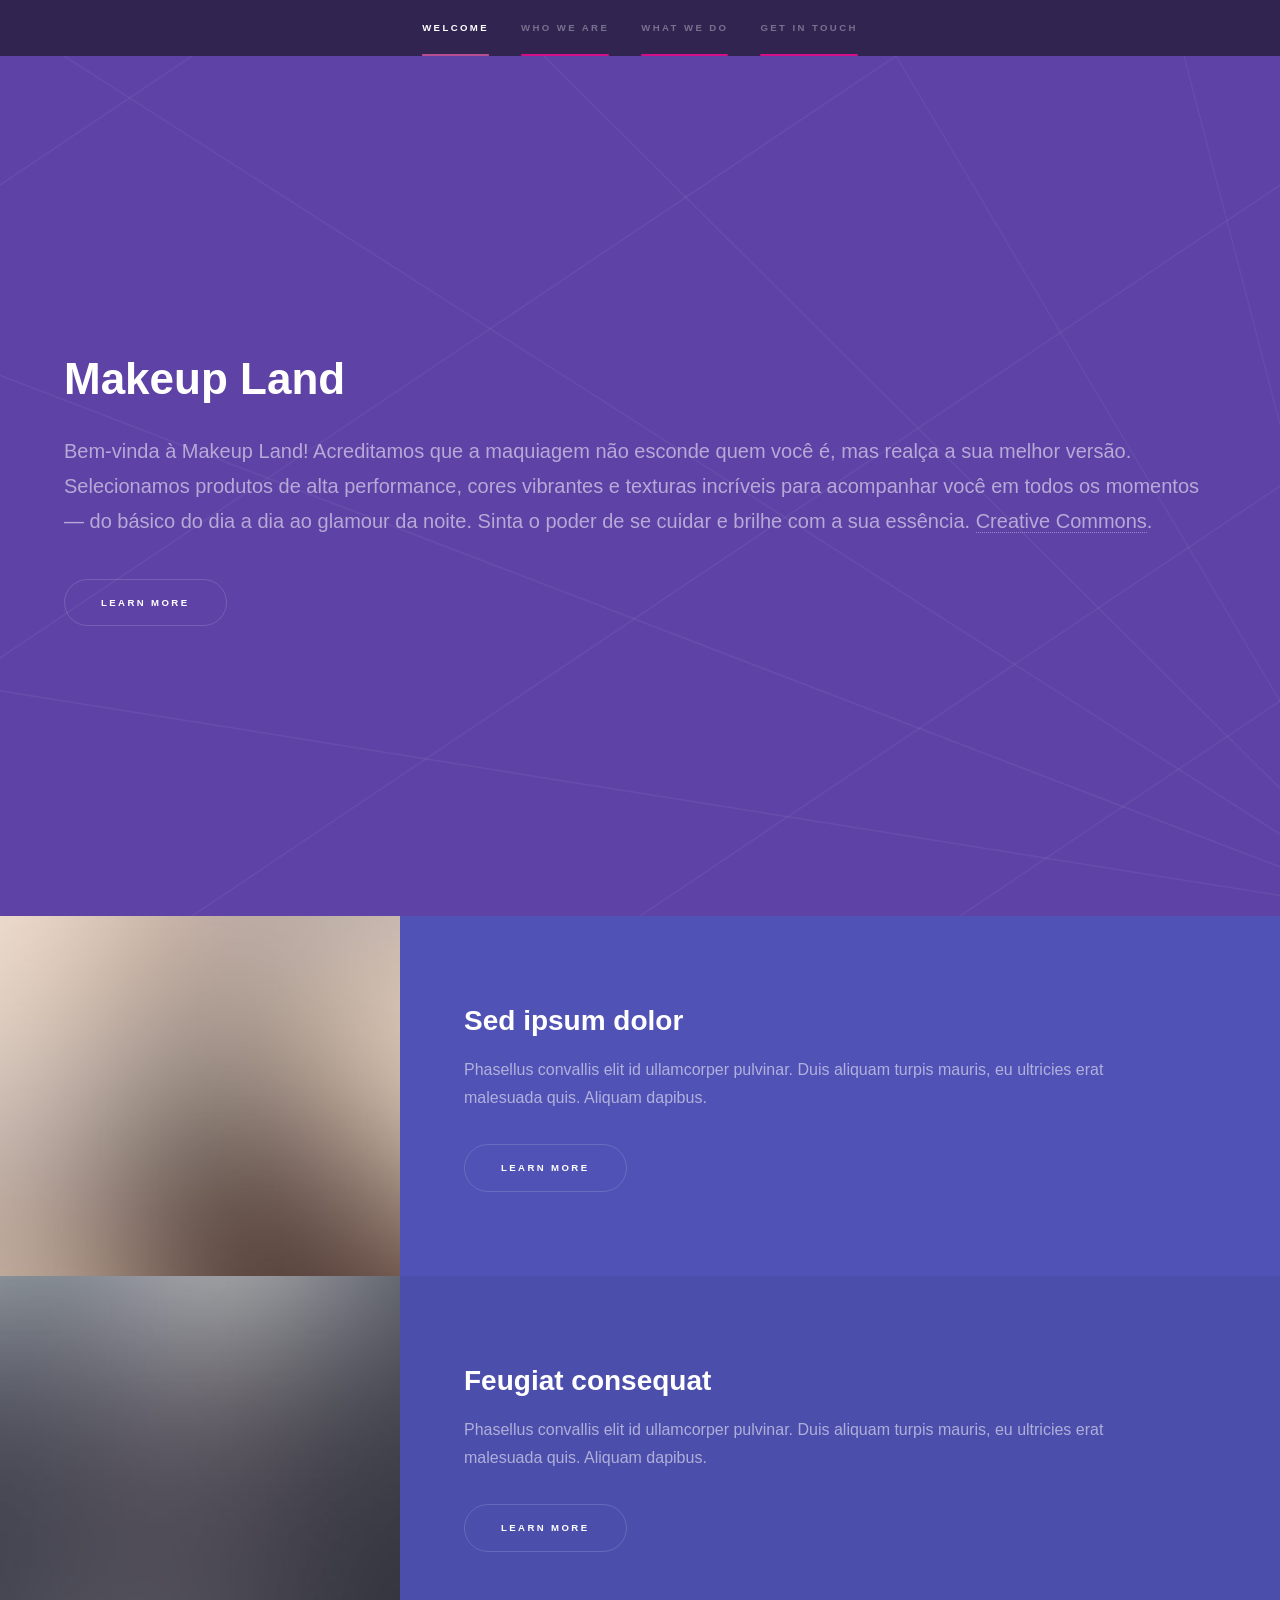
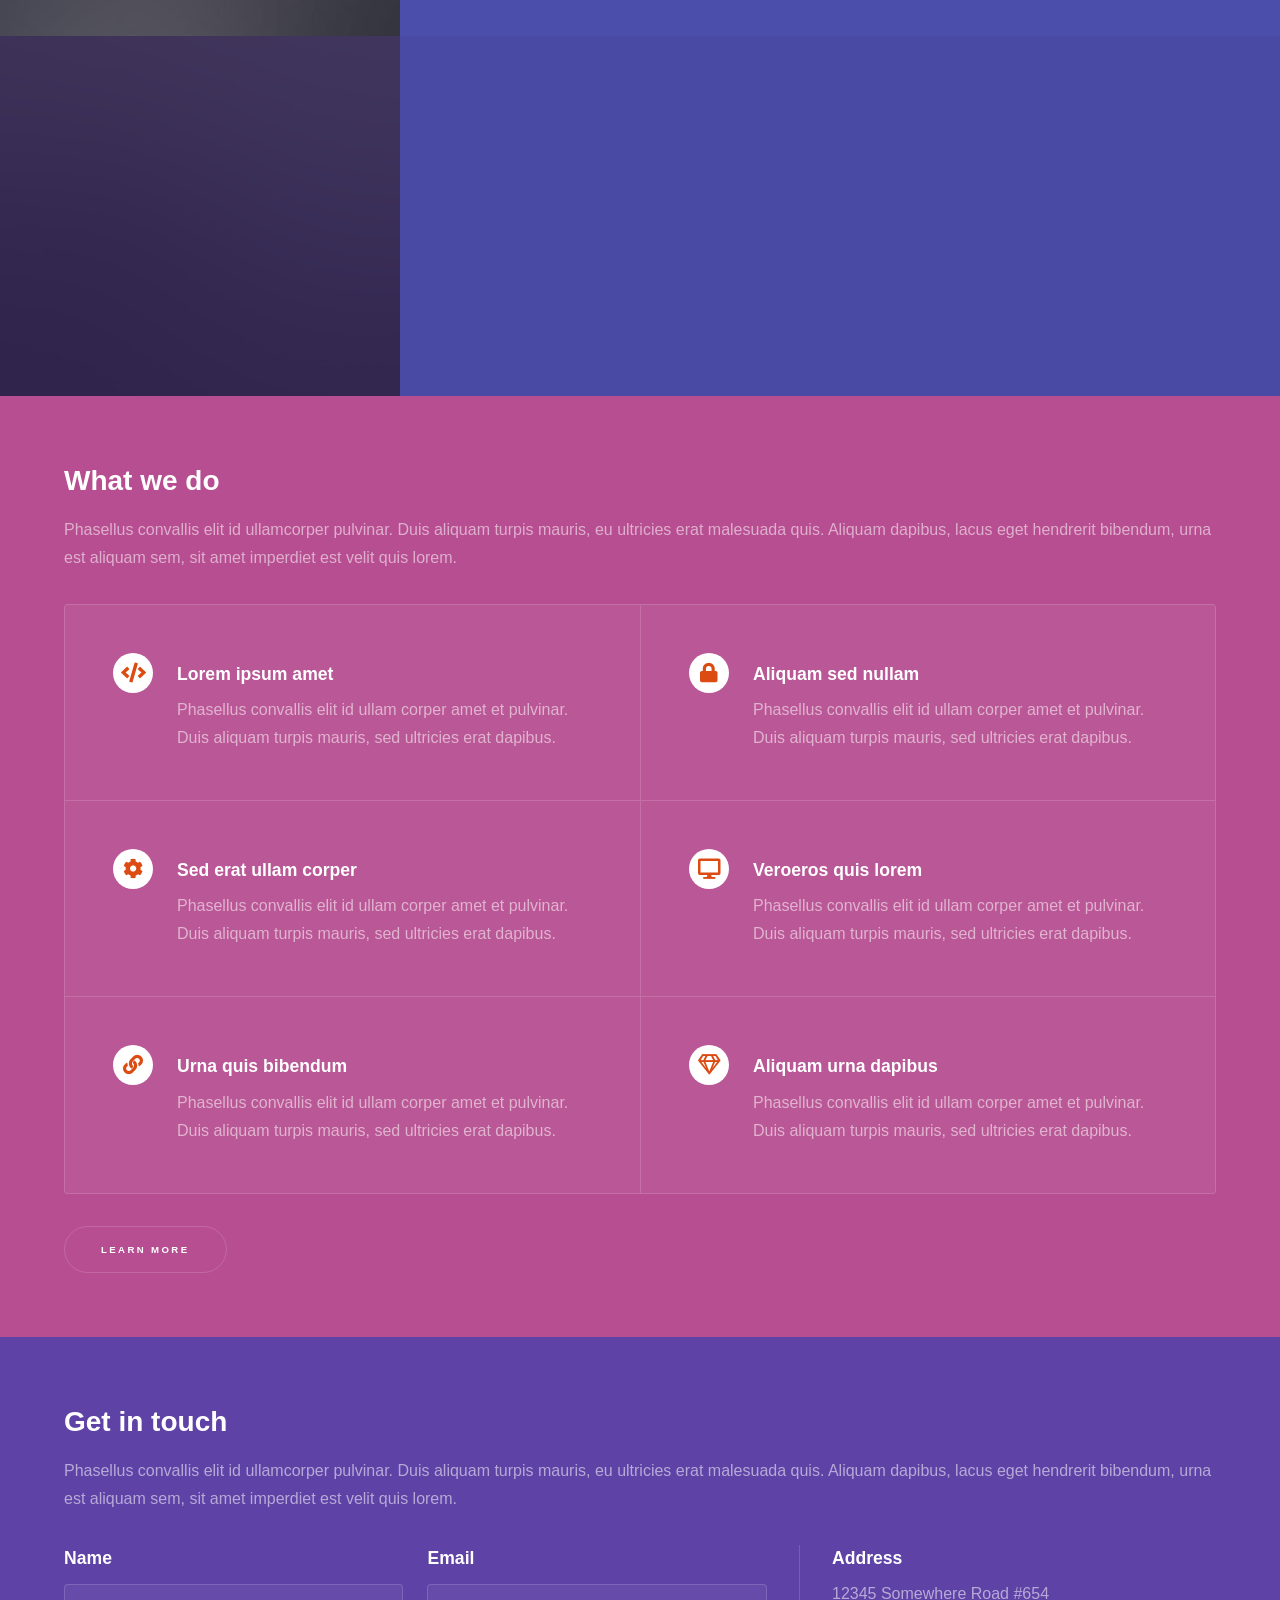
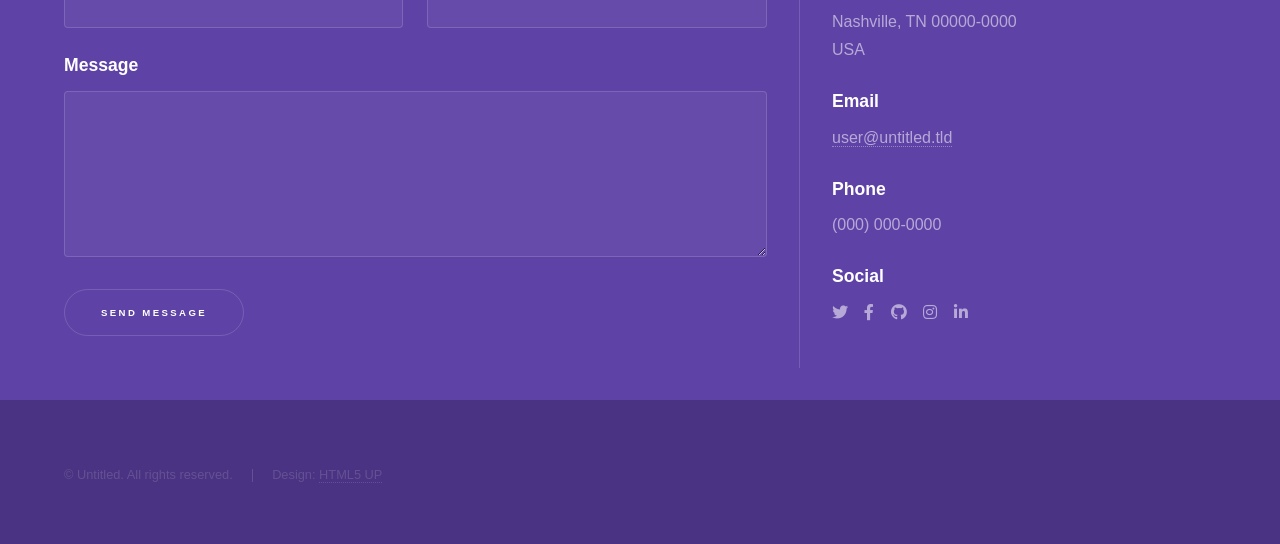
==== index.html @ 276f7b66 "subindo codigo" ====
<!DOCTYPE HTML>
<!--
	Hyperspace by HTML5 UP
	html5up.net | @ajlkn
	Free for personal and commercial use under the CCA 3.0 license (html5up.net/license)
-->
<html>
	<head>
		<title>Hyperspace by HTML5 UP</title>
		<meta charset="utf-8" />
		<meta name="viewport" content="width=device-width, initial-scale=1, user-scalable=no" />
		<link rel="stylesheet" href="assets/css/main.css" />
		<noscript><link rel="stylesheet" href="assets/css/noscript.css" /></noscript>
	</head>
	<body class="is-preload">

		<!-- Sidebar -->
			<section id="sidebar">
				<div class="inner">
					<nav>
						<ul>
							<li><a href="#intro">Welcome</a></li>
							<li><a href="#one">Who we are</a></li>
							<li><a href="#two">What we do</a></li>
							<li><a href="#three">Get in touch</a></li>
						</ul>
					</nav>
				</div>
			</section>

		<!-- Wrapper -->
			<div id="wrapper">

				<!-- Intro -->
					<section id="intro" class="wrapper style1 fullscreen fade-up">
						<div class="inner">
							<h1>Makeup Land</h1>
							<p>Bem-vinda à Makeup Land! Acreditamos que a maquiagem não esconde quem você é, mas realça a sua melhor versão. Selecionamos produtos de alta performance, cores vibrantes e texturas incríveis para acompanhar você em todos os momentos — do básico do dia a dia ao glamour da noite. Sinta o poder de se cuidar e brilhe com a sua essência.  <a href="http://html5up.net/license">Creative Commons</a>.</p>
							<ul class="actions">
								<li><a href="#one" class="button scrolly">Learn more</a></li>
							</ul>
						</div>
					</section>

				<!-- One -->
					<section id="one" class="wrapper style2 spotlights">
						<section>
							<a href="#" class="image"><img src="images/pic01.jpg" alt="" data-position="center center" /></a>
							<div class="content">
								<div class="inner">
									<h2>Sed ipsum dolor</h2>
									<p>Phasellus convallis elit id ullamcorper pulvinar. Duis aliquam turpis mauris, eu ultricies erat malesuada quis. Aliquam dapibus.</p>
									<ul class="actions">
										<li><a href="generic.html" class="button">Learn more</a></li>
									</ul>
								</div>
							</div>
						</section>
						<section>
							<a href="#" class="image"><img src="images/pic02.jpg" alt="" data-position="top center" /></a>
							<div class="content">
								<div class="inner">
									<h2>Feugiat consequat</h2>
									<p>Phasellus convallis elit id ullamcorper pulvinar. Duis aliquam turpis mauris, eu ultricies erat malesuada quis. Aliquam dapibus.</p>
									<ul class="actions">
										<li><a href="generic.html" class="button">Learn more</a></li>
									</ul>
								</div>
							</div>
						</section>
						<section>
							<a href="#" class="image"><img src="images/pic03.jpg" alt="" data-position="25% 25%" /></a>
							<div class="content">
								<div class="inner">
									<h2>Ultricies aliquam</h2>
									<p>Phasellus convallis elit id ullamcorper pulvinar. Duis aliquam turpis mauris, eu ultricies erat malesuada quis. Aliquam dapibus.</p>
									<ul class="actions">
										<li><a href="generic.html" class="button">Learn more</a></li>
									</ul>
								</div>
							</div>
						</section>
					</section>

				<!-- Two -->
					<section id="two" class="wrapper style3 fade-up">
						<div class="inner">
							<h2>What we do</h2>
							<p>Phasellus convallis elit id ullamcorper pulvinar. Duis aliquam turpis mauris, eu ultricies erat malesuada quis. Aliquam dapibus, lacus eget hendrerit bibendum, urna est aliquam sem, sit amet imperdiet est velit quis lorem.</p>
							<div class="features">
								<section>
									<span class="icon solid major fa-code"></span>
									<h3>Lorem ipsum amet</h3>
									<p>Phasellus convallis elit id ullam corper amet et pulvinar. Duis aliquam turpis mauris, sed ultricies erat dapibus.</p>
								</section>
								<section>
									<span class="icon solid major fa-lock"></span>
									<h3>Aliquam sed nullam</h3>
									<p>Phasellus convallis elit id ullam corper amet et pulvinar. Duis aliquam turpis mauris, sed ultricies erat dapibus.</p>
								</section>
								<section>
									<span class="icon solid major fa-cog"></span>
									<h3>Sed erat ullam corper</h3>
									<p>Phasellus convallis elit id ullam corper amet et pulvinar. Duis aliquam turpis mauris, sed ultricies erat dapibus.</p>
								</section>
								<section>
									<span class="icon solid major fa-desktop"></span>
									<h3>Veroeros quis lorem</h3>
									<p>Phasellus convallis elit id ullam corper amet et pulvinar. Duis aliquam turpis mauris, sed ultricies erat dapibus.</p>
								</section>
								<section>
									<span class="icon solid major fa-link"></span>
									<h3>Urna quis bibendum</h3>
									<p>Phasellus convallis elit id ullam corper amet et pulvinar. Duis aliquam turpis mauris, sed ultricies erat dapibus.</p>
								</section>
								<section>
									<span class="icon major fa-gem"></span>
									<h3>Aliquam urna dapibus</h3>
									<p>Phasellus convallis elit id ullam corper amet et pulvinar. Duis aliquam turpis mauris, sed ultricies erat dapibus.</p>
								</section>
							</div>
							<ul class="actions">
								<li><a href="generic.html" class="button">Learn more</a></li>
							</ul>
						</div>
					</section>

				<!-- Three -->
					<section id="three" class="wrapper style1 fade-up">
						<div class="inner">
							<h2>Get in touch</h2>
							<p>Phasellus convallis elit id ullamcorper pulvinar. Duis aliquam turpis mauris, eu ultricies erat malesuada quis. Aliquam dapibus, lacus eget hendrerit bibendum, urna est aliquam sem, sit amet imperdiet est velit quis lorem.</p>
							<div class="split style1">
								<section>
									<form method="post" action="#">
										<div class="fields">
											<div class="field half">
												<label for="name">Name</label>
												<input type="text" name="name" id="name" />
											</div>
											<div class="field half">
												<label for="email">Email</label>
												<input type="text" name="email" id="email" />
											</div>
											<div class="field">
												<label for="message">Message</label>
												<textarea name="message" id="message" rows="5"></textarea>
											</div>
										</div>
										<ul class="actions">
											<li><a href="" class="button submit">Send Message</a></li>
										</ul>
									</form>
								</section>
								<section>
									<ul class="contact">
										<li>
											<h3>Address</h3>
											<span>12345 Somewhere Road #654<br />
											Nashville, TN 00000-0000<br />
											USA</span>
										</li>
										<li>
											<h3>Email</h3>
											<a href="#">user@untitled.tld</a>
										</li>
										<li>
											<h3>Phone</h3>
											<span>(000) 000-0000</span>
										</li>
										<li>
											<h3>Social</h3>
											<ul class="icons">
												<li><a href="#" class="icon brands fa-twitter"><span class="label">Twitter</span></a></li>
												<li><a href="#" class="icon brands fa-facebook-f"><span class="label">Facebook</span></a></li>
												<li><a href="#" class="icon brands fa-github"><span class="label">GitHub</span></a></li>
												<li><a href="#" class="icon brands fa-instagram"><span class="label">Instagram</span></a></li>
												<li><a href="#" class="icon brands fa-linkedin-in"><span class="label">LinkedIn</span></a></li>
											</ul>
										</li>
									</ul>
								</section>
							</div>
						</div>
					</section>

			</div>

		<!-- Footer -->
			<footer id="footer" class="wrapper style1-alt">
				<div class="inner">
					<ul class="menu">
						<li>&copy; Untitled. All rights reserved.</li><li>Design: <a href="http://html5up.net">HTML5 UP</a></li>
					</ul>
				</div>
			</footer>

		<!-- Scripts -->
			<script src="assets/js/jquery.min.js"></script>
			<script src="assets/js/jquery.scrollex.min.js"></script>
			<script src="assets/js/jquery.scrolly.min.js"></script>
			<script src="assets/js/browser.min.js"></script>
			<script src="assets/js/breakpoints.min.js"></script>
			<script src="assets/js/util.js"></script>
			<script src="assets/js/main.js"></script>

	</body>
</html>
---- assets/css/main.css ----
@import url(fontawesome-all.min.css);

/*
	Hyperspace by HTML5 UP
	html5up.net | @ajlkn
	Free for personal and commercial use under the CCA 3.0 license (html5up.net/license)
*/

html, body, div, span, applet, object,
iframe, h1, h2, h3, h4, h5, h6, p, blockquote,
pre, a, abbr, acronym, address, big, cite,
code, del, dfn, em, img, ins, kbd, q, s, samp,
small, strike, strong, sub, sup, tt, var, b,
u, i, center, dl, dt, dd, ol, ul, li, fieldset,
form, label, legend, table, caption, tbody,
tfoot, thead, tr, th, td, article, aside,
canvas, details, embed, figure, figcaption,
footer, header, hgroup, menu, nav, output, ruby,
section, summary, time, mark, audio, video {
	margin: 0;
	padding: 0;
	border: 0;
	font-size: 100%;
	font: inherit;
	vertical-align: baseline;}

article, aside, details, figcaption, figure,
footer, header, hgroup, menu, nav, section {
	display: block;}

body {
	line-height: 1;
}

ol, ul {
	list-style: none;
}

blockquote, q {
	quotes: none;
}

	blockquote:before, blockquote:after, q:before, q:after {
		content: '';
		content: none;
	}

table {
	border-collapse: collapse;
	border-spacing: 0;
}

body {
	-webkit-text-size-adjust: none;
}

mark {
	background-color: transparent;
	color: inherit;
}

input::-moz-focus-inner {
	border: 0;
	padding: 0;
}

input, select, textarea {
	-moz-appearance: none;
	-webkit-appearance: none;
	-ms-appearance: none;
	appearance: none;
}

/* Basic */

	@-ms-viewport {
		width: device-width;
	}

	body {
		-ms-overflow-style: scrollbar;
	}

	@media screen and (max-width: 480px) {

		html, body {
			min-width: 320px;
		}

	}

	html {
		box-sizing: border-box;
	}

	*, *:before, *:after {
		box-sizing: inherit;
	}

	body {
		background: #ff0000;
	}

		body.is-preload *, body.is-preload *:before, body.is-preload *:after {
			-moz-animation: none !important;
			-webkit-animation: none !important;
			-ms-animation: none !important;
			animation: none !important;
			-moz-transition: none !important;
			-webkit-transition: none !important;
			-ms-transition: none !important;
			transition: none !important;
		}

/* Type */

	body, input, select, textarea {
		color: rgba(255, 255, 255, 0.55);
		font-family: Arial, Helvetica, sans-serif;
		font-size: 16.5pt;
		font-weight: normal;
		line-height: 1.75;
	}

		@media screen and (max-width: 1680px) {

			body, input, select, textarea {
				font-size: 13pt;
			}

		}

		@media screen and (max-width: 1280px) {

			body, input, select, textarea {
				font-size: 12pt;
			}

		}

		@media screen and (max-width: 360px) {

			body, input, select, textarea {
				font-size: 11pt;
			}

		}

	a {
		-moz-transition: color 0.2s ease, border-bottom-color 0.2s ease;
		-webkit-transition: color 0.2s ease, border-bottom-color 0.2s ease;
		-ms-transition: color 0.2s ease, border-bottom-color 0.2s ease;
		transition: color 0.2s ease, border-bottom-color 0.2s ease;
		border-bottom: dotted 1px rgba(255, 255, 255, 0.35);
		color: inherit;
		text-decoration: none;
	}

		a:hover {
			border-bottom-color: transparent;
			color: #ffffff;
		}

	strong, b {
		color: #ffffff;
		font-weight: bold;
	}

	em, i {
		font-style: italic;
	}

	p {
		margin: 0 0 2em 0;
	}

	h1, h2, h3, h4, h5, h6 {
		color: #ffffff;
		font-weight: bold;
		line-height: 1.5;
		margin: 0 0 0.5em 0;
	}

		h1 a, h2 a, h3 a, h4 a, h5 a, h6 a {
			color: inherit;
			text-decoration: none;
		}

	h1 {
		font-size: 2.75em;
	}

		h1.major {
			margin: 0 0 1.3em 0;
			position: relative;
			padding-bottom: 0.35em;
		}

			h1.major:after {
				background-image: -moz-linear-gradient(to right, #5e42a6, #b74e91);
				background-image: -webkit-linear-gradient(to right, #5e42a6, #b74e91);
				background-image: -ms-linear-gradient(to right, #5e42a6, #b74e91);
				background-image: linear-gradient(to right, #5e42a6, #b74e91);
				-moz-transition: max-width 0.2s ease;
				-webkit-transition: max-width 0.2s ease;
				-ms-transition: max-width 0.2s ease;
				transition: max-width 0.2s ease;
				border-radius: 0.2em;
				bottom: 0;
				content: '';
				height: 0.05em;
				position: absolute;
				right: 0;
				width: 100%;
			}

	h2 {
		font-size: 1.75em;
	}

	h3 {
		font-size: 1.1em;
	}

	h4 {
		font-size: 1em;
	}

	h5 {
		font-size: 0.8em;
	}

	h6 {
		font-size: 0.6em;
	}

	@media screen and (max-width: 736px) {

		h1 {
			font-size: 2em;
		}

		h2 {
			font-size: 1.25em;
		}

		h3 {
			font-size: 1em;
		}

		h4 {
			font-size: 0.8em;
		}

		h5 {
			font-size: 0.6em;
		}

		h6 {
			font-size: 0.6em;
		}

	}

	sub {
		font-size: 0.8em;
		position: relative;
		top: 0.5em;
	}

	sup {
		font-size: 0.8em;
		position: relative;
		top: -0.5em;
	}

	blockquote {
		border-left: solid 4px rgba(255, 255, 255, 0.15);
		font-style: italic;
		margin: 0 0 2em 0;
		padding: 0.5em 0 0.5em 2em;
	}

	code {
		background: rgba(255, 255, 255, 0.05);
		border-radius: 0.25em;
		border: solid 1px rgba(255, 255, 255, 0.15);
		font-family: "Courier New", monospace;
		font-size: 0.9em;
		margin: 0 0.25em;
		padding: 0.25em 0.65em;
	}

	pre {
		-webkit-overflow-scrolling: touch;
		font-family: "Courier New", monospace;
		font-size: 0.9em;
		margin: 0 0 2em 0;
	}

		pre code {
			display: block;
			line-height: 1.75em;
			padding: 1em 1.5em;
			overflow-x: auto;
		}

	hr {
		border: 0;
		border-bottom: solid 1px rgba(255, 255, 255, 0.15);
		margin: 2em 0;
	}

		hr.major {
			margin: 3em 0;
		}

	.align-left {
		text-align: left;
	}

	.align-center {
		text-align: center;
	}

	.align-right {
		text-align: right;
	}

/* Row */

	.row {
		display: flex;
		flex-wrap: wrap;
		box-sizing: border-box;
		align-items: stretch;
	}

		.row > * {
			box-sizing: border-box;
		}

		.row.gtr-uniform > * > :last-child {
			margin-bottom: 0;
		}

		.row.aln-left {
			justify-content: flex-start;
		}

		.row.aln-center {
			justify-content: center;
		}

		.row.aln-right {
			justify-content: flex-end;
		}

		.row.aln-top {
			align-items: flex-start;
		}

		.row.aln-middle {
			align-items: center;
		}

		.row.aln-bottom {
			align-items: flex-end;
		}

		.row > .imp {
			order: -1;
		}

		.row > .col-1 {
			width: 8.33333%;
		}

		.row > .off-1 {
			margin-left: 8.33333%;
		}

		.row > .col-2 {
			width: 16.66667%;
		}

		.row > .off-2 {
			margin-left: 16.66667%;
		}

		.row > .col-3 {
			width: 25%;
		}

		.row > .off-3 {
			margin-left: 25%;
		}

		.row > .col-4 {
			width: 33.33333%;
		}

		.row > .off-4 {
			margin-left: 33.33333%;
		}

		.row > .col-5 {
			width: 41.66667%;
		}

		.row > .off-5 {
			margin-left: 41.66667%;
		}

		.row > .col-6 {
			width: 50%;
		}

		.row > .off-6 {
			margin-left: 50%;
		}

		.row > .col-7 {
			width: 58.33333%;
		}

		.row > .off-7 {
			margin-left: 58.33333%;
		}

		.row > .col-8 {
			width: 66.66667%;
		}

		.row > .off-8 {
			margin-left: 66.66667%;
		}

		.row > .col-9 {
			width: 75%;
		}

		.row > .off-9 {
			margin-left: 75%;
		}

		.row > .col-10 {
			width: 83.33333%;
		}

		.row > .off-10 {
			margin-left: 83.33333%;
		}

		.row > .col-11 {
			width: 91.66667%;
		}

		.row > .off-11 {
			margin-left: 91.66667%;
		}

		.row > .col-12 {
			width: 100%;
		}

		.row > .off-12 {
			margin-left: 100%;
		}

		.row.gtr-0 {
			margin-top: 0;
			margin-left: 0em;
		}

			.row.gtr-0 > * {
				padding: 0 0 0 0em;
			}

			.row.gtr-0.gtr-uniform {
				margin-top: 0em;
			}

				.row.gtr-0.gtr-uniform > * {
					padding-top: 0em;
				}

		.row.gtr-25 {
			margin-top: 0;
			margin-left: -0.375em;
		}

			.row.gtr-25 > * {
				padding: 0 0 0 0.375em;
			}

			.row.gtr-25.gtr-uniform {
				margin-top: -0.375em;
			}

				.row.gtr-25.gtr-uniform > * {
					padding-top: 0.375em;
				}

		.row.gtr-50 {
			margin-top: 0;
			margin-left: -0.75em;
		}

			.row.gtr-50 > * {
				padding: 0 0 0 0.75em;
			}

			.row.gtr-50.gtr-uniform {
				margin-top: -0.75em;
			}

				.row.gtr-50.gtr-uniform > * {
					padding-top: 0.75em;
				}

		.row {
			margin-top: 0;
			margin-left: -1.5em;
		}

			.row > * {
				padding: 0 0 0 1.5em;
			}

			.row.gtr-uniform {
				margin-top: -1.5em;
			}

				.row.gtr-uniform > * {
					padding-top: 1.5em;
				}

		.row.gtr-150 {
			margin-top: 0;
			margin-left: -2.25em;
		}

			.row.gtr-150 > * {
				padding: 0 0 0 2.25em;
			}

			.row.gtr-150.gtr-uniform {
				margin-top: -2.25em;
			}

				.row.gtr-150.gtr-uniform > * {
					padding-top: 2.25em;
				}

		.row.gtr-200 {
			margin-top: 0;
			margin-left: -3em;
		}

			.row.gtr-200 > * {
				padding: 0 0 0 3em;
			}

			.row.gtr-200.gtr-uniform {
				margin-top: -3em;
			}

				.row.gtr-200.gtr-uniform > * {
					padding-top: 3em;
				}

		@media screen and (max-width: 1680px) {

			.row {
				display: flex;
				flex-wrap: wrap;
				box-sizing: border-box;
				align-items: stretch;
			}

				.row > * {
					box-sizing: border-box;
				}

				.row.gtr-uniform > * > :last-child {
					margin-bottom: 0;
				}

				.row.aln-left {
					justify-content: flex-start;
				}

				.row.aln-center {
					justify-content: center;
				}

				.row.aln-right {
					justify-content: flex-end;
				}

				.row.aln-top {
					align-items: flex-start;
				}

				.row.aln-middle {
					align-items: center;
				}

				.row.aln-bottom {
					align-items: flex-end;
				}

				.row > .imp-xlarge {
					order: -1;
				}

				.row > .col-1-xlarge {
					width: 8.33333%;
				}

				.row > .off-1-xlarge {
					margin-left: 8.33333%;
				}

				.row > .col-2-xlarge {
					width: 16.66667%;
				}

				.row > .off-2-xlarge {
					margin-left: 16.66667%;
				}

				.row > .col-3-xlarge {
					width: 25%;
				}

				.row > .off-3-xlarge {
					margin-left: 25%;
				}

				.row > .col-4-xlarge {
					width: 33.33333%;
				}

				.row > .off-4-xlarge {
					margin-left: 33.33333%;
				}

				.row > .col-5-xlarge {
					width: 41.66667%;
				}

				.row > .off-5-xlarge {
					margin-left: 41.66667%;
				}

				.row > .col-6-xlarge {
					width: 50%;
				}

				.row > .off-6-xlarge {
					margin-left: 50%;
				}

				.row > .col-7-xlarge {
					width: 58.33333%;
				}

				.row > .off-7-xlarge {
					margin-left: 58.33333%;
				}

				.row > .col-8-xlarge {
					width: 66.66667%;
				}

				.row > .off-8-xlarge {
					margin-left: 66.66667%;
				}

				.row > .col-9-xlarge {
					width: 75%;
				}

				.row > .off-9-xlarge {
					margin-left: 75%;
				}

				.row > .col-10-xlarge {
					width: 83.33333%;
				}

				.row > .off-10-xlarge {
					margin-left: 83.33333%;
				}

				.row > .col-11-xlarge {
					width: 91.66667%;
				}

				.row > .off-11-xlarge {
					margin-left: 91.66667%;
				}

				.row > .col-12-xlarge {
					width: 100%;
				}

				.row > .off-12-xlarge {
					margin-left: 100%;
				}

				.row.gtr-0 {
					margin-top: 0;
					margin-left: 0em;
				}

					.row.gtr-0 > * {
						padding: 0 0 0 0em;
					}

					.row.gtr-0.gtr-uniform {
						margin-top: 0em;
					}

						.row.gtr-0.gtr-uniform > * {
							padding-top: 0em;
						}

				.row.gtr-25 {
					margin-top: 0;
					margin-left: -0.375em;
				}

					.row.gtr-25 > * {
						padding: 0 0 0 0.375em;
					}

					.row.gtr-25.gtr-uniform {
						margin-top: -0.375em;
					}

						.row.gtr-25.gtr-uniform > * {
							padding-top: 0.375em;
						}

				.row.gtr-50 {
					margin-top: 0;
					margin-left: -0.75em;
				}

					.row.gtr-50 > * {
						padding: 0 0 0 0.75em;
					}

					.row.gtr-50.gtr-uniform {
						margin-top: -0.75em;
					}

						.row.gtr-50.gtr-uniform > * {
							padding-top: 0.75em;
						}

				.row {
					margin-top: 0;
					margin-left: -1.5em;
				}

					.row > * {
						padding: 0 0 0 1.5em;
					}

					.row.gtr-uniform {
						margin-top: -1.5em;
					}

						.row.gtr-uniform > * {
							padding-top: 1.5em;
						}

				.row.gtr-150 {
					margin-top: 0;
					margin-left: -2.25em;
				}

					.row.gtr-150 > * {
						padding: 0 0 0 2.25em;
					}

					.row.gtr-150.gtr-uniform {
						margin-top: -2.25em;
					}

						.row.gtr-150.gtr-uniform > * {
							padding-top: 2.25em;
						}

				.row.gtr-200 {
					margin-top: 0;
					margin-left: -3em;
				}

					.row.gtr-200 > * {
						padding: 0 0 0 3em;
					}

					.row.gtr-200.gtr-uniform {
						margin-top: -3em;
					}

						.row.gtr-200.gtr-uniform > * {
							padding-top: 3em;
						}

		}

		@media screen and (max-width: 1280px) {

			.row {
				display: flex;
				flex-wrap: wrap;
				box-sizing: border-box;
				align-items: stretch;
			}

				.row > * {
					box-sizing: border-box;
				}

				.row.gtr-uniform > * > :last-child {
					margin-bottom: 0;
				}

				.row.aln-left {
					justify-content: flex-start;
				}

				.row.aln-center {
					justify-content: center;
				}

				.row.aln-right {
					justify-content: flex-end;
				}

				.row.aln-top {
					align-items: flex-start;
				}

				.row.aln-middle {
					align-items: center;
				}

				.row.aln-bottom {
					align-items: flex-end;
				}

				.row > .imp-large {
					order: -1;
				}

				.row > .col-1-large {
					width: 8.33333%;
				}

				.row > .off-1-large {
					margin-left: 8.33333%;
				}

				.row > .col-2-large {
					width: 16.66667%;
				}

				.row > .off-2-large {
					margin-left: 16.66667%;
				}

				.row > .col-3-large {
					width: 25%;
				}

				.row > .off-3-large {
					margin-left: 25%;
				}

				.row > .col-4-large {
					width: 33.33333%;
				}

				.row > .off-4-large {
					margin-left: 33.33333%;
				}

				.row > .col-5-large {
					width: 41.66667%;
				}

				.row > .off-5-large {
					margin-left: 41.66667%;
				}

				.row > .col-6-large {
					width: 50%;
				}

				.row > .off-6-large {
					margin-left: 50%;
				}

				.row > .col-7-large {
					width: 58.33333%;
				}

				.row > .off-7-large {
					margin-left: 58.33333%;
				}

				.row > .col-8-large {
					width: 66.66667%;
				}

				.row > .off-8-large {
					margin-left: 66.66667%;
				}

				.row > .col-9-large {
					width: 75%;
				}

				.row > .off-9-large {
					margin-left: 75%;
				}

				.row > .col-10-large {
					width: 83.33333%;
				}

				.row > .off-10-large {
					margin-left: 83.33333%;
				}

				.row > .col-11-large {
					width: 91.66667%;
				}

				.row > .off-11-large {
					margin-left: 91.66667%;
				}

				.row > .col-12-large {
					width: 100%;
				}

				.row > .off-12-large {
					margin-left: 100%;
				}

				.row.gtr-0 {
					margin-top: 0;
					margin-left: 0em;
				}

					.row.gtr-0 > * {
						padding: 0 0 0 0em;
					}

					.row.gtr-0.gtr-uniform {
						margin-top: 0em;
					}

						.row.gtr-0.gtr-uniform > * {
							padding-top: 0em;
						}

				.row.gtr-25 {
					margin-top: 0;
					margin-left: -0.375em;
				}

					.row.gtr-25 > * {
						padding: 0 0 0 0.375em;
					}

					.row.gtr-25.gtr-uniform {
						margin-top: -0.375em;
					}

						.row.gtr-25.gtr-uniform > * {
							padding-top: 0.375em;
						}

				.row.gtr-50 {
					margin-top: 0;
					margin-left: -0.75em;
				}

					.row.gtr-50 > * {
						padding: 0 0 0 0.75em;
					}

					.row.gtr-50.gtr-uniform {
						margin-top: -0.75em;
					}

						.row.gtr-50.gtr-uniform > * {
							padding-top: 0.75em;
						}

				.row {
					margin-top: 0;
					margin-left: -1.5em;
				}

					.row > * {
						padding: 0 0 0 1.5em;
					}

					.row.gtr-uniform {
						margin-top: -1.5em;
					}

						.row.gtr-uniform > * {
							padding-top: 1.5em;
						}

				.row.gtr-150 {
					margin-top: 0;
					margin-left: -2.25em;
				}

					.row.gtr-150 > * {
						padding: 0 0 0 2.25em;
					}

					.row.gtr-150.gtr-uniform {
						margin-top: -2.25em;
					}

						.row.gtr-150.gtr-uniform > * {
							padding-top: 2.25em;
						}

				.row.gtr-200 {
					margin-top: 0;
					margin-left: -3em;
				}

					.row.gtr-200 > * {
						padding: 0 0 0 3em;
					}

					.row.gtr-200.gtr-uniform {
						margin-top: -3em;
					}

						.row.gtr-200.gtr-uniform > * {
							padding-top: 3em;
						}

		}

		@media screen and (max-width: 980px) {

			.row {
				display: flex;
				flex-wrap: wrap;
				box-sizing: border-box;
				align-items: stretch;
			}

				.row > * {
					box-sizing: border-box;
				}

				.row.gtr-uniform > * > :last-child {
					margin-bottom: 0;
				}

				.row.aln-left {
					justify-content: flex-start;
				}

				.row.aln-center {
					justify-content: center;
				}

				.row.aln-right {
					justify-content: flex-end;
				}

				.row.aln-top {
					align-items: flex-start;
				}

				.row.aln-middle {
					align-items: center;
				}

				.row.aln-bottom {
					align-items: flex-end;
				}

				.row > .imp-medium {
					order: -1;
				}

				.row > .col-1-medium {
					width: 8.33333%;
				}

				.row > .off-1-medium {
					margin-left: 8.33333%;
				}

				.row > .col-2-medium {
					width: 16.66667%;
				}

				.row > .off-2-medium {
					margin-left: 16.66667%;
				}

				.row > .col-3-medium {
					width: 25%;
				}

				.row > .off-3-medium {
					margin-left: 25%;
				}

				.row > .col-4-medium {
					width: 33.33333%;
				}

				.row > .off-4-medium {
					margin-left: 33.33333%;
				}

				.row > .col-5-medium {
					width: 41.66667%;
				}

				.row > .off-5-medium {
					margin-left: 41.66667%;
				}

				.row > .col-6-medium {
					width: 50%;
				}

				.row > .off-6-medium {
					margin-left: 50%;
				}

				.row > .col-7-medium {
					width: 58.33333%;
				}

				.row > .off-7-medium {
					margin-left: 58.33333%;
				}

				.row > .col-8-medium {
					width: 66.66667%;
				}

				.row > .off-8-medium {
					margin-left: 66.66667%;
				}

				.row > .col-9-medium {
					width: 75%;
				}

				.row > .off-9-medium {
					margin-left: 75%;
				}

				.row > .col-10-medium {
					width: 83.33333%;
				}

				.row > .off-10-medium {
					margin-left: 83.33333%;
				}

				.row > .col-11-medium {
					width: 91.66667%;
				}

				.row > .off-11-medium {
					margin-left: 91.66667%;
				}

				.row > .col-12-medium {
					width: 100%;
				}

				.row > .off-12-medium {
					margin-left: 100%;
				}

				.row.gtr-0 {
					margin-top: 0;
					margin-left: 0em;
				}

					.row.gtr-0 > * {
						padding: 0 0 0 0em;
					}

					.row.gtr-0.gtr-uniform {
						margin-top: 0em;
					}

						.row.gtr-0.gtr-uniform > * {
							padding-top: 0em;
						}

				.row.gtr-25 {
					margin-top: 0;
					margin-left: -0.375em;
				}

					.row.gtr-25 > * {
						padding: 0 0 0 0.375em;
					}

					.row.gtr-25.gtr-uniform {
						margin-top: -0.375em;
					}

						.row.gtr-25.gtr-uniform > * {
							padding-top: 0.375em;
						}

				.row.gtr-50 {
					margin-top: 0;
					margin-left: -0.75em;
				}

					.row.gtr-50 > * {
						padding: 0 0 0 0.75em;
					}

					.row.gtr-50.gtr-uniform {
						margin-top: -0.75em;
					}

						.row.gtr-50.gtr-uniform > * {
							padding-top: 0.75em;
						}

				.row {
					margin-top: 0;
					margin-left: -1.5em;
				}

					.row > * {
						padding: 0 0 0 1.5em;
					}

					.row.gtr-uniform {
						margin-top: -1.5em;
					}

						.row.gtr-uniform > * {
							padding-top: 1.5em;
						}

				.row.gtr-150 {
					margin-top: 0;
					margin-left: -2.25em;
				}

					.row.gtr-150 > * {
						padding: 0 0 0 2.25em;
					}

					.row.gtr-150.gtr-uniform {
						margin-top: -2.25em;
					}

						.row.gtr-150.gtr-uniform > * {
							padding-top: 2.25em;
						}

				.row.gtr-200 {
					margin-top: 0;
					margin-left: -3em;
				}

					.row.gtr-200 > * {
						padding: 0 0 0 3em;
					}

					.row.gtr-200.gtr-uniform {
						margin-top: -3em;
					}

						.row.gtr-200.gtr-uniform > * {
							padding-top: 3em;
						}

		}

		@media screen and (max-width: 736px) {

			.row {
				display: flex;
				flex-wrap: wrap;
				box-sizing: border-box;
				align-items: stretch;
			}

				.row > * {
					box-sizing: border-box;
				}

				.row.gtr-uniform > * > :last-child {
					margin-bottom: 0;
				}

				.row.aln-left {
					justify-content: flex-start;
				}

				.row.aln-center {
					justify-content: center;
				}

				.row.aln-right {
					justify-content: flex-end;
				}

				.row.aln-top {
					align-items: flex-start;
				}

				.row.aln-middle {
					align-items: center;
				}

				.row.aln-bottom {
					align-items: flex-end;
				}

				.row > .imp-small {
					order: -1;
				}

				.row > .col-1-small {
					width: 8.33333%;
				}

				.row > .off-1-small {
					margin-left: 8.33333%;
				}

				.row > .col-2-small {
					width: 16.66667%;
				}

				.row > .off-2-small {
					margin-left: 16.66667%;
				}

				.row > .col-3-small {
					width: 25%;
				}

				.row > .off-3-small {
					margin-left: 25%;
				}

				.row > .col-4-small {
					width: 33.33333%;
				}

				.row > .off-4-small {
					margin-left: 33.33333%;
				}

				.row > .col-5-small {
					width: 41.66667%;
				}

				.row > .off-5-small {
					margin-left: 41.66667%;
				}

				.row > .col-6-small {
					width: 50%;
				}

				.row > .off-6-small {
					margin-left: 50%;
				}

				.row > .col-7-small {
					width: 58.33333%;
				}

				.row > .off-7-small {
					margin-left: 58.33333%;
				}

				.row > .col-8-small {
					width: 66.66667%;
				}

				.row > .off-8-small {
					margin-left: 66.66667%;
				}

				.row > .col-9-small {
					width: 75%;
				}

				.row > .off-9-small {
					margin-left: 75%;
				}

				.row > .col-10-small {
					width: 83.33333%;
				}

				.row > .off-10-small {
					margin-left: 83.33333%;
				}

				.row > .col-11-small {
					width: 91.66667%;
				}

				.row > .off-11-small {
					margin-left: 91.66667%;
				}

				.row > .col-12-small {
					width: 100%;
				}

				.row > .off-12-small {
					margin-left: 100%;
				}

				.row.gtr-0 {
					margin-top: 0;
					margin-left: 0em;
				}

					.row.gtr-0 > * {
						padding: 0 0 0 0em;
					}

					.row.gtr-0.gtr-uniform {
						margin-top: 0em;
					}

						.row.gtr-0.gtr-uniform > * {
							padding-top: 0em;
						}

				.row.gtr-25 {
					margin-top: 0;
					margin-left: -0.375em;
				}

					.row.gtr-25 > * {
						padding: 0 0 0 0.375em;
					}

					.row.gtr-25.gtr-uniform {
						margin-top: -0.375em;
					}

						.row.gtr-25.gtr-uniform > * {
							padding-top: 0.375em;
						}

				.row.gtr-50 {
					margin-top: 0;
					margin-left: -0.75em;
				}

					.row.gtr-50 > * {
						padding: 0 0 0 0.75em;
					}

					.row.gtr-50.gtr-uniform {
						margin-top: -0.75em;
					}

						.row.gtr-50.gtr-uniform > * {
							padding-top: 0.75em;
						}

				.row {
					margin-top: 0;
					margin-left: -1.5em;
				}

					.row > * {
						padding: 0 0 0 1.5em;
					}

					.row.gtr-uniform {
						margin-top: -1.5em;
					}

						.row.gtr-uniform > * {
							padding-top: 1.5em;
						}

				.row.gtr-150 {
					margin-top: 0;
					margin-left: -2.25em;
				}

					.row.gtr-150 > * {
						padding: 0 0 0 2.25em;
					}

					.row.gtr-150.gtr-uniform {
						margin-top: -2.25em;
					}

						.row.gtr-150.gtr-uniform > * {
							padding-top: 2.25em;
						}

				.row.gtr-200 {
					margin-top: 0;
					margin-left: -3em;
				}

					.row.gtr-200 > * {
						padding: 0 0 0 3em;
					}

					.row.gtr-200.gtr-uniform {
						margin-top: -3em;
					}

						.row.gtr-200.gtr-uniform > * {
							padding-top: 3em;
						}

		}

		@media screen and (max-width: 480px) {

			.row {
				display: flex;
				flex-wrap: wrap;
				box-sizing: border-box;
				align-items: stretch;
			}

				.row > * {
					box-sizing: border-box;
				}

				.row.gtr-uniform > * > :last-child {
					margin-bottom: 0;
				}

				.row.aln-left {
					justify-content: flex-start;
				}

				.row.aln-center {
					justify-content: center;
				}

				.row.aln-right {
					justify-content: flex-end;
				}

				.row.aln-top {
					align-items: flex-start;
				}

				.row.aln-middle {
					align-items: center;
				}

				.row.aln-bottom {
					align-items: flex-end;
				}

				.row > .imp-xsmall {
					order: -1;
				}

				.row > .col-1-xsmall {
					width: 8.33333%;
				}

				.row > .off-1-xsmall {
					margin-left: 8.33333%;
				}

				.row > .col-2-xsmall {
					width: 16.66667%;
				}

				.row > .off-2-xsmall {
					margin-left: 16.66667%;
				}

				.row > .col-3-xsmall {
					width: 25%;
				}

				.row > .off-3-xsmall {
					margin-left: 25%;
				}

				.row > .col-4-xsmall {
					width: 33.33333%;
				}

				.row > .off-4-xsmall {
					margin-left: 33.33333%;
				}

				.row > .col-5-xsmall {
					width: 41.66667%;
				}

				.row > .off-5-xsmall {
					margin-left: 41.66667%;
				}

				.row > .col-6-xsmall {
					width: 50%;
				}

				.row > .off-6-xsmall {
					margin-left: 50%;
				}

				.row > .col-7-xsmall {
					width: 58.33333%;
				}

				.row > .off-7-xsmall {
					margin-left: 58.33333%;
				}

				.row > .col-8-xsmall {
					width: 66.66667%;
				}

				.row > .off-8-xsmall {
					margin-left: 66.66667%;
				}

				.row > .col-9-xsmall {
					width: 75%;
				}

				.row > .off-9-xsmall {
					margin-left: 75%;
				}

				.row > .col-10-xsmall {
					width: 83.33333%;
				}

				.row > .off-10-xsmall {
					margin-left: 83.33333%;
				}

				.row > .col-11-xsmall {
					width: 91.66667%;
				}

				.row > .off-11-xsmall {
					margin-left: 91.66667%;
				}

				.row > .col-12-xsmall {
					width: 100%;
				}

				.row > .off-12-xsmall {
					margin-left: 100%;
				}

				.row.gtr-0 {
					margin-top: 0;
					margin-left: 0em;
				}

					.row.gtr-0 > * {
						padding: 0 0 0 0em;
					}

					.row.gtr-0.gtr-uniform {
						margin-top: 0em;
					}

						.row.gtr-0.gtr-uniform > * {
							padding-top: 0em;
						}

				.row.gtr-25 {
					margin-top: 0;
					margin-left: -0.375em;
				}

					.row.gtr-25 > * {
						padding: 0 0 0 0.375em;
					}

					.row.gtr-25.gtr-uniform {
						margin-top: -0.375em;
					}

						.row.gtr-25.gtr-uniform > * {
							padding-top: 0.375em;
						}

				.row.gtr-50 {
					margin-top: 0;
					margin-left: -0.75em;
				}

					.row.gtr-50 > * {
						padding: 0 0 0 0.75em;
					}

					.row.gtr-50.gtr-uniform {
						margin-top: -0.75em;
					}

						.row.gtr-50.gtr-uniform > * {
							padding-top: 0.75em;
						}

				.row {
					margin-top: 0;
					margin-left: -1.5em;
				}

					.row > * {
						padding: 0 0 0 1.5em;
					}

					.row.gtr-uniform {
						margin-top: -1.5em;
					}

						.row.gtr-uniform > * {
							padding-top: 1.5em;
						}

				.row.gtr-150 {
					margin-top: 0;
					margin-left: -2.25em;
				}

					.row.gtr-150 > * {
						padding: 0 0 0 2.25em;
					}

					.row.gtr-150.gtr-uniform {
						margin-top: -2.25em;
					}

						.row.gtr-150.gtr-uniform > * {
							padding-top: 2.25em;
						}

				.row.gtr-200 {
					margin-top: 0;
					margin-left: -3em;
				}

					.row.gtr-200 > * {
						padding: 0 0 0 3em;
					}

					.row.gtr-200.gtr-uniform {
						margin-top: -3em;
					}

						.row.gtr-200.gtr-uniform > * {
							padding-top: 3em;
						}

		}

/* Box */

	.box {
		border-radius: 0.25em;
		border: solid 1px rgba(255, 255, 255, 0.15);
		margin-bottom: 2em;
		padding: 1.5em;
	}

		.box > :last-child,
		.box > :last-child > :last-child,
		.box > :last-child > :last-child > :last-child {
			margin-bottom: 0;
		}

		.box.alt {
			border: 0;
			border-radius: 0;
			padding: 0;
		}

/* Button */

	input[type="submit"],
	input[type="reset"],
	input[type="button"],
	button,
	.button {
		-moz-appearance: none;
		-webkit-appearance: none;
		-ms-appearance: none;
		appearance: none;
		-moz-transition: border-color 0.2s ease;
		-webkit-transition: border-color 0.2s ease;
		-ms-transition: border-color 0.2s ease;
		transition: border-color 0.2s ease;
		background-color: transparent;
		border: solid 1px !important;
		border-color: rgba(255, 255, 255, 0.15) !important;
		border-radius: 3em;
		color: #ffffff !important;
		cursor: pointer;
		display: inline-block;
		font-size: 0.6em;
		font-weight: bold;
		height: calc(4.75em + 2px);
		letter-spacing: 0.25em;
		line-height: 4.75em;
		outline: 0;
		padding: 0 3.75em;
		position: relative;
		text-align: center;
		text-decoration: none;
		text-transform: uppercase;
		white-space: nowrap;
	}

		input[type="submit"]:after,
		input[type="reset"]:after,
		input[type="button"]:after,
		button:after,
		.button:after {
			-moz-transform: scale(0.25);
			-webkit-transform: scale(0.25);
			-ms-transform: scale(0.25);
			transform: scale(0.25);
			pointer-events: none;
			-moz-transition: opacity 0.2s ease, -moz-transform 0.2s ease;
			-webkit-transition: opacity 0.2s ease, -webkit-transform 0.2s ease;
			-ms-transition: opacity 0.2s ease, -ms-transform 0.2s ease;
			transition: opacity 0.2s ease, transform 0.2s ease;
			background: #ffffff;
			border-radius: 3em;
			content: '';
			height: 100%;
			left: 0;
			opacity: 0;
			position: absolute;
			top: 0;
			width: 100%;
		}

		input[type="submit"].icon:before,
		input[type="reset"].icon:before,
		input[type="button"].icon:before,
		button.icon:before,
		.button.icon:before {
			margin-right: 0.75em;
		}

		input[type="submit"].fit,
		input[type="reset"].fit,
		input[type="button"].fit,
		button.fit,
		.button.fit {
			width: 100%;
		}

		input[type="submit"].small,
		input[type="reset"].small,
		input[type="button"].small,
		button.small,
		.button.small {
			font-size: 0.4em;
		}

		input[type="submit"].large,
		input[type="reset"].large,
		input[type="button"].large,
		button.large,
		.button.large {
			font-size: 0.8em;
		}

		input[type="submit"].primary,
		input[type="reset"].primary,
		input[type="button"].primary,
		button.primary,
		.button.primary {
			background-color: #ffffff;
			color: #312450 !important;
		}

			input[type="submit"].primary:after,
			input[type="reset"].primary:after,
			input[type="button"].primary:after,
			button.primary:after,
			.button.primary:after {
				display: none;
			}

		input[type="submit"].disabled, input[type="submit"]:disabled,
		input[type="reset"].disabled,
		input[type="reset"]:disabled,
		input[type="button"].disabled,
		input[type="button"]:disabled,
		button.disabled,
		button:disabled,
		.button.disabled,
		.button:disabled {
			cursor: default;
			opacity: 0.5;
			pointer-events: none;
		}

		input[type="submit"]:hover,
		input[type="reset"]:hover,
		input[type="button"]:hover,
		button:hover,
		.button:hover {
			border-color: rgba(255, 255, 255, 0.55) !important;
		}

			input[type="submit"]:hover:after,
			input[type="reset"]:hover:after,
			input[type="button"]:hover:after,
			button:hover:after,
			.button:hover:after {
				opacity: 0.05;
				-moz-transform: scale(1);
				-webkit-transform: scale(1);
				-ms-transform: scale(1);
				transform: scale(1);
			}

			input[type="submit"]:hover:active,
			input[type="reset"]:hover:active,
			input[type="button"]:hover:active,
			button:hover:active,
			.button:hover:active {
				border-color: #ffffff !important;
			}

				input[type="submit"]:hover:active:after,
				input[type="reset"]:hover:active:after,
				input[type="button"]:hover:active:after,
				button:hover:active:after,
				.button:hover:active:after {
					opacity: 0.1;
				}

/* Features */

	.features {
		display: -moz-flex;
		display: -webkit-flex;
		display: -ms-flex;
		display: flex;
		-moz-flex-wrap: wrap;
		-webkit-flex-wrap: wrap;
		-ms-flex-wrap: wrap;
		flex-wrap: wrap;
		border-radius: 0.25em;
		border: solid 1px rgba(255, 255, 255, 0.15);
		background: rgba(255, 255, 255, 0.05);
		margin: 0 0 2em 0;
	}

		.features section {
			padding: 3.5em 3em 1em 7em ;
			width: 50%;
			border-top: solid 1px rgba(255, 255, 255, 0.15);
			position: relative;
		}

			.features section:nth-child(-n + 2) {
				border-top-width: 0;
			}

			.features section:nth-child(2n) {
				border-left: solid 1px rgba(255, 255, 255, 0.15);
			}

			.features section .icon {
				-moz-transition: opacity 0.5s ease, -moz-transform 0.5s ease;
				-webkit-transition: opacity 0.5s ease, -webkit-transform 0.5s ease;
				-ms-transition: opacity 0.5s ease, -ms-transform 0.5s ease;
				transition: opacity 0.5s ease, transform 0.5s ease;
				-moz-transition-delay: 1s;
				-webkit-transition-delay: 1s;
				-ms-transition-delay: 1s;
				transition-delay: 1s;
				-moz-transform: scale(1);
				-webkit-transform: scale(1);
				-ms-transform: scale(1);
				transform: scale(1);
				position: absolute;
				left: 3em;
				top: 3em;
				opacity: 1;
			}

			.features section:nth-child(1) .icon {
				-moz-transition-delay: 0.15s;
				-webkit-transition-delay: 0.15s;
				-ms-transition-delay: 0.15s;
				transition-delay: 0.15s;
			}

			.features section:nth-child(2) .icon {
				-moz-transition-delay: 0.3s;
				-webkit-transition-delay: 0.3s;
				-ms-transition-delay: 0.3s;
				transition-delay: 0.3s;
			}

			.features section:nth-child(3) .icon {
				-moz-transition-delay: 0.45s;
				-webkit-transition-delay: 0.45s;
				-ms-transition-delay: 0.45s;
				transition-delay: 0.45s;
			}

			.features section:nth-child(4) .icon {
				-moz-transition-delay: 0.6s;
				-webkit-transition-delay: 0.6s;
				-ms-transition-delay: 0.6s;
				transition-delay: 0.6s;
			}

			.features section:nth-child(5) .icon {
				-moz-transition-delay: 0.75s;
				-webkit-transition-delay: 0.75s;
				-ms-transition-delay: 0.75s;
				transition-delay: 0.75s;
			}

			.features section:nth-child(6) .icon {
				-moz-transition-delay: 0.9s;
				-webkit-transition-delay: 0.9s;
				-ms-transition-delay: 0.9s;
				transition-delay: 0.9s;
			}

			.features section:nth-child(7) .icon {
				-moz-transition-delay: 1.05s;
				-webkit-transition-delay: 1.05s;
				-ms-transition-delay: 1.05s;
				transition-delay: 1.05s;
			}

			.features section:nth-child(8) .icon {
				-moz-transition-delay: 1.2s;
				-webkit-transition-delay: 1.2s;
				-ms-transition-delay: 1.2s;
				transition-delay: 1.2s;
			}

			.features section:nth-child(9) .icon {
				-moz-transition-delay: 1.35s;
				-webkit-transition-delay: 1.35s;
				-ms-transition-delay: 1.35s;
				transition-delay: 1.35s;
			}

			.features section:nth-child(10) .icon {
				-moz-transition-delay: 1.5s;
				-webkit-transition-delay: 1.5s;
				-ms-transition-delay: 1.5s;
				transition-delay: 1.5s;
			}

			.features section:nth-child(11) .icon {
				-moz-transition-delay: 1.65s;
				-webkit-transition-delay: 1.65s;
				-ms-transition-delay: 1.65s;
				transition-delay: 1.65s;
			}

			.features section:nth-child(12) .icon {
				-moz-transition-delay: 1.8s;
				-webkit-transition-delay: 1.8s;
				-ms-transition-delay: 1.8s;
				transition-delay: 1.8s;
			}

			.features section:nth-child(13) .icon {
				-moz-transition-delay: 1.95s;
				-webkit-transition-delay: 1.95s;
				-ms-transition-delay: 1.95s;
				transition-delay: 1.95s;
			}

			.features section:nth-child(14) .icon {
				-moz-transition-delay: 2.1s;
				-webkit-transition-delay: 2.1s;
				-ms-transition-delay: 2.1s;
				transition-delay: 2.1s;
			}

			.features section:nth-child(15) .icon {
				-moz-transition-delay: 2.25s;
				-webkit-transition-delay: 2.25s;
				-ms-transition-delay: 2.25s;
				transition-delay: 2.25s;
			}

			.features section:nth-child(16) .icon {
				-moz-transition-delay: 2.4s;
				-webkit-transition-delay: 2.4s;
				-ms-transition-delay: 2.4s;
				transition-delay: 2.4s;
			}

			.features section:nth-child(17) .icon {
				-moz-transition-delay: 2.55s;
				-webkit-transition-delay: 2.55s;
				-ms-transition-delay: 2.55s;
				transition-delay: 2.55s;
			}

			.features section:nth-child(18) .icon {
				-moz-transition-delay: 2.7s;
				-webkit-transition-delay: 2.7s;
				-ms-transition-delay: 2.7s;
				transition-delay: 2.7s;
			}

			.features section:nth-child(19) .icon {
				-moz-transition-delay: 2.85s;
				-webkit-transition-delay: 2.85s;
				-ms-transition-delay: 2.85s;
				transition-delay: 2.85s;
			}

			.features section:nth-child(20) .icon {
				-moz-transition-delay: 3s;
				-webkit-transition-delay: 3s;
				-ms-transition-delay: 3s;
				transition-delay: 3s;
			}

		.features.inactive section .icon {
			-moz-transform: scale(0.5);
			-webkit-transform: scale(0.5);
			-ms-transform: scale(0.5);
			transform: scale(0.5);
			opacity: 0;
		}

		@media screen and (max-width: 980px) {

			.features {
				display: block;
			}

				.features section {
					border-top-width: 1px !important;
					border-left-width: 0 !important;
					width: 100%;
				}

					.features section:first-child {
						border-top-width: 0 !important;
					}

		}

		@media screen and (max-width: 736px) {

			.features section {
				padding: 2.5em 1.5em 0.1em 5.5em ;
			}

				.features section .icon {
					left: 1.5em;
					top: 2em;
				}

		}

		@media screen and (max-width: 480px) {

			.features section {
				padding: 2em 1.5em 0.1em 1.5em ;
			}

				.features section .icon {
					left: 0;
					position: relative;
					top: 0;
				}

		}

/* Form */

	form {
		margin: 0 0 2em 0;
	}

		form > :last-child {
			margin-bottom: 0;
		}

		form > .fields {
			display: -moz-flex;
			display: -webkit-flex;
			display: -ms-flex;
			display: flex;
			-moz-flex-wrap: wrap;
			-webkit-flex-wrap: wrap;
			-ms-flex-wrap: wrap;
			flex-wrap: wrap;
			width: calc(100% + 3em);
			margin: -1.5em 0 2em -1.5em;
		}

			form > .fields > .field {
				-moz-flex-grow: 0;
				-webkit-flex-grow: 0;
				-ms-flex-grow: 0;
				flex-grow: 0;
				-moz-flex-shrink: 0;
				-webkit-flex-shrink: 0;
				-ms-flex-shrink: 0;
				flex-shrink: 0;
				padding: 1.5em 0 0 1.5em;
				width: calc(100% - 1.5em);
			}

				form > .fields > .field.half {
					width: calc(50% - 0.75em);
				}

				form > .fields > .field.third {
					width: calc(100%/3 - 0.5em);
				}

				form > .fields > .field.quarter {
					width: calc(25% - 0.375em);
				}

		@media screen and (max-width: 480px) {

			form > .fields {
				width: calc(100% + 3em);
				margin: -1.5em 0 2em -1.5em;
			}

				form > .fields > .field {
					padding: 1.5em 0 0 1.5em;
					width: calc(100% - 1.5em);
				}

					form > .fields > .field.half {
						width: calc(100% - 1.5em);
					}

					form > .fields > .field.third {
						width: calc(100% - 1.5em);
					}

					form > .fields > .field.quarter {
						width: calc(100% - 1.5em);
					}

		}

	label {
		color: #ffffff;
		font-weight: bold;
		line-height: 1.5;
		margin: 0 0 0.7em 0;
		display: block;
		font-size: 1.1em;
	}

	input[type="text"],
	input[type="password"],
	input[type="email"],
	input[type="tel"],
	select,
	textarea {
		-moz-appearance: none;
		-webkit-appearance: none;
		-ms-appearance: none;
		appearance: none;
		background: rgba(255, 255, 255, 0.05);
		border-radius: 0.25em;
		border: none;
		border: solid 1px rgba(255, 255, 255, 0.15);
		color: inherit;
		display: block;
		outline: 0;
		padding: 0 1em;
		text-decoration: none;
		width: 100%;
	}

		input[type="text"]:invalid,
		input[type="password"]:invalid,
		input[type="email"]:invalid,
		input[type="tel"]:invalid,
		select:invalid,
		textarea:invalid {
			box-shadow: none;
		}

		input[type="text"]:focus,
		input[type="password"]:focus,
		input[type="email"]:focus,
		input[type="tel"]:focus,
		select:focus,
		textarea:focus {
			border-color: #ffffff;
			box-shadow: 0 0 0 1px #ffffff;
		}

	select {
		background-image: url("data:image/svg+xml;charset=utf8,%3Csvg xmlns='http://www.w3.org/2000/svg' width='40' height='40' preserveAspectRatio='none' viewBox='0 0 40 40'%3E%3Cpath d='M9.4,12.3l10.4,10.4l10.4-10.4c0.2-0.2,0.5-0.4,0.9-0.4c0.3,0,0.6,0.1,0.9,0.4l3.3,3.3c0.2,0.2,0.4,0.5,0.4,0.9 c0,0.4-0.1,0.6-0.4,0.9L20.7,31.9c-0.2,0.2-0.5,0.4-0.9,0.4c-0.3,0-0.6-0.1-0.9-0.4L4.3,17.3c-0.2-0.2-0.4-0.5-0.4-0.9 c0-0.4,0.1-0.6,0.4-0.9l3.3-3.3c0.2-0.2,0.5-0.4,0.9-0.4S9.1,12.1,9.4,12.3z' fill='rgba(255, 255, 255, 0.15)' /%3E%3C/svg%3E");
		background-size: 1.25rem;
		background-repeat: no-repeat;
		background-position: calc(100% - 1rem) center;
		height: 2.75em;
		padding-right: 2.75em;
		text-overflow: ellipsis;
	}

		select option {
			color: #ffffff;
			background: #312450;
		}

		select:focus::-ms-value {
			background-color: transparent;
		}

		select::-ms-expand {
			display: none;
		}

	input[type="text"],
	input[type="password"],
	input[type="email"],
	select {
		height: 2.75em;
	}

	textarea {
		padding: 0.75em 1em;
	}

		body.is-ie textarea {
			min-height: 10em;
		}

	input[type="checkbox"],
	input[type="radio"] {
		-moz-appearance: none;
		-webkit-appearance: none;
		-ms-appearance: none;
		appearance: none;
		display: block;
		float: left;
		margin-right: -2em;
		opacity: 0;
		width: 1em;
		z-index: -1;
	}

		input[type="checkbox"] + label,
		input[type="radio"] + label {
			text-decoration: none;
			color: rgba(255, 255, 255, 0.55);
			cursor: pointer;
			display: inline-block;
			font-size: 1em;
			font-weight: normal;
			padding-left: 2.4em;
			padding-right: 0.75em;
			position: relative;
		}

			input[type="checkbox"] + label:before,
			input[type="radio"] + label:before {
				-moz-osx-font-smoothing: grayscale;
				-webkit-font-smoothing: antialiased;
				display: inline-block;
				font-style: normal;
				font-variant: normal;
				text-rendering: auto;
				line-height: 1;
				text-transform: none !important;
				font-family: 'Font Awesome 5 Free';
				font-weight: 900;
			}

			input[type="checkbox"] + label:before,
			input[type="radio"] + label:before {
				background: rgba(255, 255, 255, 0.05);
				border-radius: 0.25em;
				border: solid 1px rgba(255, 255, 255, 0.15);
				content: '';
				display: inline-block;
				font-size: 0.8em;
				height: 2.0625em;
				left: 0;
				line-height: 2.0625em;
				position: absolute;
				text-align: center;
				top: 0;
				width: 2.0625em;
			}

		input[type="checkbox"]:checked + label:before,
		input[type="radio"]:checked + label:before {
			background: #ffffff;
			border-color: #ffffff;
			color: #b74e91;
			content: '\f00c';
		}

		input[type="checkbox"]:focus + label:before,
		input[type="radio"]:focus + label:before {
			border-color: #ffffff;
			box-shadow: 0 0 0 1px #ffffff;
		}

	input[type="checkbox"] + label:before {
		border-radius: 0.25em;
	}

	input[type="radio"] + label:before {
		border-radius: 100%;
	}

	::-webkit-input-placeholder {
		color: rgba(255, 255, 255, 0.35) !important;
		opacity: 1.0;
	}

	:-moz-placeholder {
		color: rgba(255, 255, 255, 0.35) !important;
		opacity: 1.0;
	}

	::-moz-placeholder {
		color: rgba(255, 255, 255, 0.35) !important;
		opacity: 1.0;
	}

	:-ms-input-placeholder {
		color: rgba(255, 255, 255, 0.35) !important;
		opacity: 1.0;
	}

/* Icon */

	.icon {
		text-decoration: none;
		border-bottom: none;
		position: relative;
	}

		.icon:before {
			-moz-osx-font-smoothing: grayscale;
			-webkit-font-smoothing: antialiased;
			display: inline-block;
			font-style: normal;
			font-variant: normal;
			text-rendering: auto;
			line-height: 1;
			text-transform: none !important;
			font-family: 'Font Awesome 5 Free';
			font-weight: 400;
		}

		.icon > .label {
			display: none;
		}

		.icon:before {
			line-height: inherit;
		}

		.icon.solid:before {
			font-weight: 900;
		}

		.icon.brands:before {
			font-family: 'Font Awesome 5 Brands';
		}

		.icon.major {
			width: 2.5em;
			height: 2.5em;
			display: block;
			background: #ffffff;
			border-radius: 100%;
			color: #6e3b91;
			text-align: center;
			line-height: 2.5em;
			margin: 0 0 1.3em 0;
		}

			.icon.major:before {
				font-size: 1.25em;
			}

				.wrapper.style1 .icon.major:before {
					color: #523796;
				}

				.wrapper.style1-alt .icon.major:before {
					color: #493382;
				}

				.wrapper.style2 .icon.major:before {
					color: #5052b5;
				}

				.wrapper.style2-alt .icon.major:before {
					color: #3e4094;
				}

				.wrapper.style3 .icon.major:before {
					color: #db4b12;
				}

				.wrapper.style3-alt .icon.major:before {
					color: #953d75;
				}

/* Image */

	.image {
		border-radius: 0.25em;
		border: 0;
		display: inline-block;
		position: relative;
	}

		.image img {
			border-radius: 0.25em;
			display: block;
		}

		.image.left, .image.right {
			max-width: 40%;
		}

			.image.left img, .image.right img {
				width: 100%;
			}

		.image.left {
			float: left;
			margin: 0 1.5em 1em 0;
			top: 0.25em;
		}

		.image.right {
			float: right;
			margin: 0 0 1em 1.5em;
			top: 0.25em;
		}

		.image.fit {
			display: block;
			margin: 0 0 2em 0;
			width: 100%;
		}

			.image.fit img {
				width: 100%;
			}

		.image.main {
			display: block;
			margin: 0 0 3em 0;
			width: 100%;
		}

			.image.main img {
				width: 100%;
			}

/* List */

	ol {
		list-style: decimal;
		margin: 0 0 2em 0;
		padding-left: 1.25em;
	}

		ol li {
			padding-left: 0.25em;
		}

	ul {
		list-style: disc;
		margin: 0 0 2em 0;
		padding-left: 1em;
	}

		ul li {
			padding-left: 0.5em;
		}

		ul.alt {
			list-style: none;
			padding-left: 0;
		}

			ul.alt li {
				border-top: solid 1px rgba(255, 255, 255, 0.15);
				padding: 0.5em 0;
			}

				ul.alt li:first-child {
					border-top: 0;
					padding-top: 0;
				}

	dl {
		margin: 0 0 2em 0;
	}

		dl dt {
			display: block;
			font-weight: bold;
			margin: 0 0 1em 0;
		}

		dl dd {
			margin-left: 2em;
		}

/* Actions */

	ul.actions {
		display: -moz-flex;
		display: -webkit-flex;
		display: -ms-flex;
		display: flex;
		cursor: default;
		list-style: none;
		margin-left: -1em;
		padding-left: 0;
	}

		ul.actions li {
			padding: 0 0 0 1em;
			vertical-align: middle;
		}

		ul.actions.special {
			-moz-justify-content: center;
			-webkit-justify-content: center;
			-ms-justify-content: center;
			justify-content: center;
			width: 100%;
			margin-left: 0;
		}

			ul.actions.special li:first-child {
				padding-left: 0;
			}

		ul.actions.stacked {
			-moz-flex-direction: column;
			-webkit-flex-direction: column;
			-ms-flex-direction: column;
			flex-direction: column;
			margin-left: 0;
		}

			ul.actions.stacked li {
				padding: 1.3em 0 0 0;
			}

				ul.actions.stacked li:first-child {
					padding-top: 0;
				}

		ul.actions.fit {
			width: calc(100% + 1em);
		}

			ul.actions.fit li {
				-moz-flex-grow: 1;
				-webkit-flex-grow: 1;
				-ms-flex-grow: 1;
				flex-grow: 1;
				-moz-flex-shrink: 1;
				-webkit-flex-shrink: 1;
				-ms-flex-shrink: 1;
				flex-shrink: 1;
				width: 100%;
			}

				ul.actions.fit li > * {
					width: 100%;
				}

			ul.actions.fit.stacked {
				width: 100%;
			}

		@media screen and (max-width: 480px) {

			ul.actions:not(.fixed) {
				-moz-flex-direction: column;
				-webkit-flex-direction: column;
				-ms-flex-direction: column;
				flex-direction: column;
				margin-left: 0;
				width: 100% !important;
			}

				ul.actions:not(.fixed) li {
					-moz-flex-grow: 1;
					-webkit-flex-grow: 1;
					-ms-flex-grow: 1;
					flex-grow: 1;
					-moz-flex-shrink: 1;
					-webkit-flex-shrink: 1;
					-ms-flex-shrink: 1;
					flex-shrink: 1;
					padding: 1em 0 0 0;
					text-align: center;
					width: 100%;
				}

					ul.actions:not(.fixed) li > * {
						width: 100%;
					}

					ul.actions:not(.fixed) li:first-child {
						padding-top: 0;
					}

					ul.actions:not(.fixed) li input[type="submit"],
					ul.actions:not(.fixed) li input[type="reset"],
					ul.actions:not(.fixed) li input[type="button"],
					ul.actions:not(.fixed) li button,
					ul.actions:not(.fixed) li .button {
						width: 100%;
					}

						ul.actions:not(.fixed) li input[type="submit"].icon:before,
						ul.actions:not(.fixed) li input[type="reset"].icon:before,
						ul.actions:not(.fixed) li input[type="button"].icon:before,
						ul.actions:not(.fixed) li button.icon:before,
						ul.actions:not(.fixed) li .button.icon:before {
							margin-left: -0.5rem;
						}

		}

/* Contact */

	ul.contact {
		list-style: none;
		padding: 0;
	}

		ul.contact > li {
			padding: 0;
			margin: 1.5em 0 0 0;
		}

			ul.contact > li:first-child {
				margin-top: 0;
			}

/* Icons */

	ul.icons {
		cursor: default;
		list-style: none;
		padding-left: 0;
	}

		ul.icons li {
			display: inline-block;
			padding: 0 0.75em 0 0;
		}

			ul.icons li:last-child {
				padding-right: 0;
			}

			ul.icons li > a, ul.icons li > span {
				border: 0;
			}

				ul.icons li > a .label, ul.icons li > span .label {
					display: none;
				}

/* Menu */

	ul.menu {
		list-style: none;
		padding: 0;
	}

		ul.menu > li {
			border-left: solid 1px rgba(255, 255, 255, 0.15);
			display: inline-block;
			line-height: 1;
			margin-left: 1.5em;
			padding: 0 0 0 1.5em;
		}

			ul.menu > li:first-child {
				border-left: 0;
				margin: 0;
				padding-left: 0;
			}

		@media screen and (max-width: 480px) {

			ul.menu > li {
				border-left: 0;
				display: block;
				line-height: inherit;
				margin: 0.5em 0 0 0;
				padding-left: 0;
			}

		}

/* Section/Article */

	section.special, article.special {
		text-align: center;
	}

	header p {
		color: rgba(255, 255, 255, 0.35);
		position: relative;
		margin: 0 0 1.5em 0;
	}

	header h2 + p {
		font-size: 1.25em;
		margin-top: -1em;
		line-height: 1.5em;
	}

	header h3 + p {
		font-size: 1.1em;
		margin-top: -0.8em;
		line-height: 1.5em;
	}

	header h4 + p,
	header h5 + p,
	header h6 + p {
		font-size: 0.9em;
		margin-top: -0.6em;
		line-height: 1.5em;
	}

/* Split */

	.split {
		display: -moz-flex;
		display: -webkit-flex;
		display: -ms-flex;
		display: flex;
	}

		.split > * {
			width: calc(50% - 2.5em);
		}

		.split > :nth-child(2n - 1) {
			padding-right: 2.5em;
			border-right: solid 1px rgba(255, 255, 255, 0.15);
		}

		.split > :nth-child(2n) {
			padding-left: 2.5em;
		}

		.split.style1 > :nth-child(2n - 1) {
			width: calc(66.66666% - 2.5em);
		}

		.split.style1 > :nth-child(2n) {
			width: calc(33.33333% - 2.5em);
		}

		@media screen and (max-width: 1680px) {

			.split > * {
				width: calc(50% - 2em);
			}

			.split > :nth-child(2n - 1) {
				padding-right: 2em;
			}

			.split > :nth-child(2n) {
				padding-left: 2em;
			}

			.split.style1 > :nth-child(2n - 1) {
				width: calc(66.66666% - 2em);
			}

			.split.style1 > :nth-child(2n) {
				width: calc(33.33333% - 2em);
			}

		}

		@media screen and (max-width: 980px) {

			.split {
				display: block;
			}

				.split > * {
					border-top: solid 1px rgba(255, 255, 255, 0.15);
					margin: 4em 0 0 0;
					padding: 4em 0 0 0;
					width: 100% !important;
				}

				.split > :nth-child(2n - 1) {
					border-right: 0;
					padding-right: 0;
				}

				.split > :nth-child(2n) {
					padding-left: 0;
				}

				.split > :first-child {
					border-top: 0;
					margin-top: 0;
					padding-top: 0;
				}

		}

		@media screen and (max-width: 736px) {

			.split > * {
				margin: 3em 0 0 0;
				padding: 3em 0 0 0;
			}

		}

/* Spotlights */

	.spotlights > section {
		display: -moz-flex;
		display: -webkit-flex;
		display: -ms-flex;
		display: flex;
		-moz-flex-direction: row;
		-webkit-flex-direction: row;
		-ms-flex-direction: row;
		flex-direction: row;
		min-height: 22.5em;
	}

		body.is-ie .spotlights > section {
			min-height: 0;
		}

		.spotlights > section > .image {
			background-position: center center;
			background-size: cover;
			border-radius: 0;
			display: block;
			position: relative;
			width: 25em;
		}

			.spotlights > section > .image img {
				border-radius: 0;
				display: block;
			}

			.spotlights > section > .image:before {
				-moz-transition: opacity 1s ease;
				-webkit-transition: opacity 1s ease;
				-ms-transition: opacity 1s ease;
				transition: opacity 1s ease;
				background: rgba(49, 36, 80, 0.9);
				content: '';
				display: block;
				height: 100%;
				left: 0;
				opacity: 0;
				position: absolute;
				top: 0;
				width: 100%;
			}

		.spotlights > section > .content {
			padding: 4em 5em 2em 5em ;
			display: -moz-flex;
			display: -webkit-flex;
			display: -ms-flex;
			display: flex;
			-moz-flex-direction: column;
			-webkit-flex-direction: column;
			-ms-flex-direction: column;
			flex-direction: column;
			-moz-justify-content: center;
			-webkit-justify-content: center;
			-ms-justify-content: center;
			justify-content: center;
			width: 50em;
			-ms-flex: 1;
		}

			.spotlights > section > .content > .inner {
				-moz-transform: translateX(0) translateY(0);
				-webkit-transform: translateX(0) translateY(0);
				-ms-transform: translateX(0) translateY(0);
				transform: translateX(0) translateY(0);
				-moz-transition: opacity 1s ease, -moz-transform 1s ease;
				-webkit-transition: opacity 1s ease, -webkit-transform 1s ease;
				-ms-transition: opacity 1s ease, -ms-transform 1s ease;
				transition: opacity 1s ease, transform 1s ease;
				opacity: 1;
			}

		.spotlights > section:nth-child(2) {
			background-color: rgba(0, 0, 0, 0.05);
		}

		.spotlights > section:nth-child(3) {
			background-color: rgba(0, 0, 0, 0.1);
		}

		.spotlights > section.inactive > .image:before,
		body.is-preload .spotlights > section > .image:before {
			opacity: 1;
		}

		.spotlights > section.inactive > .content > .inner,
		body.is-preload .spotlights > section > .content > .inner {
			-moz-transform: translateX(-1em);
			-webkit-transform: translateX(-1em);
			-ms-transform: translateX(-1em);
			transform: translateX(-1em);
			opacity: 0;
		}

		@media screen and (max-width: 1680px) {

			.spotlights > section > .content {
				padding: 4em 4em 2em 4em ;
			}

		}

		@media screen and (max-width: 980px) {

			.spotlights > section {
				display: block;
			}

				.spotlights > section > .image {
					width: 100%;
					height: 50vh;
				}

				.spotlights > section > .content {
					width: 100%;
				}

				.spotlights > section.inactive > .content > .inner,
				body.is-preload .spotlights > section > .content > .inner {
					-moz-transform: translateY(1em);
					-webkit-transform: translateY(1em);
					-ms-transform: translateY(1em);
					transform: translateY(1em);
				}

		}

		@media screen and (max-width: 736px) {

			.spotlights > section > .image {
				height: 50vh;
				min-height: 15em;
			}

			.spotlights > section > .content {
				padding: 3em 2em 1em 2em ;
			}

		}

/* Table */

	.table-wrapper {
		-webkit-overflow-scrolling: touch;
		overflow-x: auto;
	}

	table {
		margin: 0 0 2em 0;
		width: 100%;
	}

		table tbody tr {
			border: solid 1px rgba(255, 255, 255, 0.15);
			border-left: 0;
			border-right: 0;
		}

			table tbody tr:nth-child(2n + 1) {
				background-color: rgba(219, 20, 20, 0.05);
			}

		table td {
			padding: 0.75em 0.75em;
		}

		table th {
			color: #ffffff;
			font-size: 1em;
			font-weight: bold;
			padding: 0 0.75em 0.75em 0.75em;
			text-align: left;
		}

		table thead {
			border-bottom: solid 2px rgba(255, 255, 255, 0.15);
		}

		table tfoot {
			border-top: solid 2px rgba(255, 255, 255, 0.15);
		}

		table.alt {
			border-collapse: separate;
		}

			table.alt tbody tr td {
				border: solid 1px rgba(255, 255, 255, 0.15);
				border-left-width: 0;
				border-top-width: 0;
			}

				table.alt tbody tr td:first-child {
					border-left-width: 1px;
				}

			table.alt tbody tr:first-child td {
				border-top-width: 1px;
			}

			table.alt thead {
				border-bottom: 0;
			}

			table.alt tfoot {
				border-top: 0;
			}

/* Wrapper */

	.wrapper {
		position: relative;
	}

		.wrapper > .inner {
			padding: 5em 5em 3em 5em ;
			max-width: 100%;
			width: 75em;
		}

			@media screen and (max-width: 1680px) {

				.wrapper > .inner {
					padding: 4em 4em 2em 4em ;
				}

			}

			@media screen and (max-width: 1280px) {

				.wrapper > .inner {
					width: 100%;
				}

			}

			@media screen and (max-width: 736px) {

				.wrapper > .inner {
					padding: 3em 2em 1em 2em ;
				}

			}

		.wrapper.alt {
			background-color: #df0ed4;
		}

		.wrapper.style1 {
			background-color: #5e42a6;
		}

		.wrapper.style1-alt {
			background-color: #493382;
		}

		.wrapper.style2 {
			background-color: #5052b5;
		}

		.wrapper.style2-alt {
			background-color: #3e4094;
		}

		.wrapper.style3 {
			background-color: #b74e91;
		}

		.wrapper.style3-alt {
			background-color: #953d75;
		}

		.wrapper.fullscreen {
			display: -moz-flex;
			display: -webkit-flex;
			display: -ms-flex;
			display: flex;
			-moz-flex-direction: column;
			-webkit-flex-direction: column;
			-ms-flex-direction: column;
			flex-direction: column;
			-moz-justify-content: center;
			-webkit-justify-content: center;
			-ms-justify-content: center;
			justify-content: center;
			min-height: 100vh;
		}

			body.is-ie .wrapper.fullscreen {
				height: 100vh;
			}

			@media screen and (max-width: 1280px) {

				.wrapper.fullscreen {
					min-height: calc(100vh - 2.5em);
				}

					body.is-ie .wrapper.fullscreen {
						height: calc(100vh - 2.5em);
					}

			}

			@media screen and (max-width: 736px) {

				.wrapper.fullscreen {
					padding: 2em 0;
					min-height: 0;
				}

					body.is-ie .wrapper.fullscreen {
						height: auto;
					}

			}

		.wrapper.fade-up > .inner {
			-moz-transform: translateY(0);
			-webkit-transform: translateY(0);
			-ms-transform: translateY(0);
			transform: translateY(0);
			-moz-transition: opacity 1s ease, -moz-transform 1s ease;
			-webkit-transition: opacity 1s ease, -webkit-transform 1s ease;
			-ms-transition: opacity 1s ease, -ms-transform 1s ease;
			transition: opacity 1s ease, transform 1s ease;
			opacity: 1.0;
		}

		.wrapper.fade-up.inactive > .inner,
		body.is-preload .wrapper.fade-up > .inner {
			opacity: 0;
			-moz-transform: translateY(1em);
			-webkit-transform: translateY(1em);
			-ms-transform: translateY(1em);
			transform: translateY(1em);
		}

		.wrapper.fade-down > .inner {
			-moz-transform: translateY(0);
			-webkit-transform: translateY(0);
			-ms-transform: translateY(0);
			transform: translateY(0);
			-moz-transition: opacity 1s ease, -moz-transform 1s ease;
			-webkit-transition: opacity 1s ease, -webkit-transform 1s ease;
			-ms-transition: opacity 1s ease, -ms-transform 1s ease;
			transition: opacity 1s ease, transform 1s ease;
			opacity: 1.0;
		}

		.wrapper.fade-down.inactive > .inner,
		body.is-preload .wrapper.fade-down > .inner {
			opacity: 0;
			-moz-transform: translateY(-1em);
			-webkit-transform: translateY(-1em);
			-ms-transform: translateY(-1em);
			transform: translateY(-1em);
		}

		.wrapper.fade > .inner {
			-moz-transition: opacity 1s ease;
			-webkit-transition: opacity 1s ease;
			-ms-transition: opacity 1s ease;
			transition: opacity 1s ease;
			opacity: 1.0;
		}

		.wrapper.fade.inactive > .inner,
		body.is-preload .wrapper.fade > .inner {
			opacity: 0;
		}

/* Header */

	#header {
		display: -moz-flex;
		display: -webkit-flex;
		display: -ms-flex;
		display: flex;
		background-color: #5e42a6;
		cursor: default;
		padding: 1.75em 2em;
	}

		#header > .title {
			border: 0;
			color: #ffffff;
			display: block;
			font-size: 1.25em;
			font-weight: bold;
		}

		#header > nav {
			-moz-flex: 1;
			-webkit-flex: 1;
			-ms-flex: 1;
			flex: 1;
			text-align: right;
		}

			#header > nav > ul {
				margin: 0;
				padding: 0;
			}

				#header > nav > ul > li {
					display: inline-block;
					margin-left: 1.75em;
					padding: 0;
					vertical-align: middle;
				}

					#header > nav > ul > li:first-child {
						margin-left: 0;
					}

					#header > nav > ul > li a {
						border: 0;
						color: rgba(255, 255, 255, 0.35);
						display: inline-block;
						font-size: 0.6em;
						font-weight: bold;
						letter-spacing: 0.25em;
						text-transform: uppercase;
					}

						#header > nav > ul > li a:hover {
							color: rgba(255, 255, 255, 0.55);
						}

						#header > nav > ul > li a.active {
							color: #ffffff;
						}

		@media screen and (max-width: 736px) {

			#header {
				padding: 1em 2em;
			}

		}

		@media screen and (max-width: 480px) {

			#header {
				display: block;
				padding: 0 2em;
				text-align: left;
			}

				#header .title {
					font-size: 1.25em;
					padding: 1em 0;
				}

				#header > nav {
					border-top: solid 1px rgba(255, 255, 255, 0.15);
					text-align: inherit;
				}

					#header > nav > ul > li {
						margin-left: 1.5em;
					}

						#header > nav > ul > li a {
							height: 6em;
							line-height: 6em;
						}

		}

/* Wrapper (main) */

	#sidebar + #wrapper {
		margin-left: 18em;
	}

		@media screen and (max-width: 1280px) {

			#sidebar + #wrapper {
				margin-left: 0;
				padding-top: 3.5em;
			}

		}

		@media screen and (max-width: 736px) {

			#sidebar + #wrapper {
				padding-top: 0;
			}

		}

	#header + #wrapper > .wrapper > .inner {
		margin: 0 auto;
	}

/* Footer */

	#sidebar + #wrapper + #footer {
		margin-left: 18em;
	}

		@media screen and (max-width: 1280px) {

			#sidebar + #wrapper + #footer {
				margin-left: 0;
			}

		}

	#footer > .inner a {
		border-bottom-color: rgba(255, 255, 255, 0.15);
	}

		#footer > .inner a:hover {
			border-bottom-color: transparent;
		}

	#footer > .inner .menu {
		font-size: 0.8em;
		color: rgba(255, 255, 255, 0.15);
	}

	#header + #wrapper + #footer > .inner {
		margin: 0 auto;
	}

/* Sidebar */

	#sidebar {
		padding: 2.5em 2.5em 0.5em 2.5em ;
		background: #312450;
		cursor: default;
		height: 100vh;
		left: 0;
		overflow-x: hidden;
		overflow-y: auto;
		position: fixed;
		text-align: right;
		top: 0;
		width: 18em;
		z-index: 10000;
	}

		#sidebar > .inner {
			display: -moz-flex;
			display: -webkit-flex;
			display: -ms-flex;
			display: flex;
			-moz-flex-direction: column;
			-webkit-flex-direction: column;
			-ms-flex-direction: column;
			flex-direction: column;
			-moz-justify-content: center;
			-webkit-justify-content: center;
			-ms-justify-content: center;
			justify-content: center;
			-moz-transform: translateY(0);
			-webkit-transform: translateY(0);
			-ms-transform: translateY(0);
			transform: translateY(0);
			-moz-transition: opacity 1s ease;
			-webkit-transition: opacity 1s ease;
			-ms-transition: opacity 1s ease;
			transition: opacity 1s ease;
			min-height: 100%;
			opacity: 1;
			width: 100%;
		}

			body.is-ie #sidebar > .inner {
				height: 100%;
			}

		#sidebar nav > ul {
			list-style: none;
			padding: 0;
		}

			#sidebar nav > ul > li {
				-moz-transform: translateY(0);
				-webkit-transform: translateY(0);
				-ms-transform: translateY(0);
				transform: translateY(0);
				-moz-transition: opacity 0.15s ease, -moz-transform 0.75s ease;
				-webkit-transition: opacity 0.15s ease, -webkit-transform 0.75s ease;
				-ms-transition: opacity 0.15s ease, -ms-transform 0.75s ease;
				transition: opacity 0.15s ease, transform 0.75s ease;
				margin: 1.5em 0 0 0;
				opacity: 1;
				padding: 0;
				position: relative;
			}

				#sidebar nav > ul > li:first-child {
					margin: 0;
				}

				#sidebar nav > ul > li:nth-child(1) {
					-moz-transition-delay: 0.45s;
					-webkit-transition-delay: 0.45s;
					-ms-transition-delay: 0.45s;
					transition-delay: 0.45s;
				}

				#sidebar nav > ul > li:nth-child(2) {
					-moz-transition-delay: 0.65s;
					-webkit-transition-delay: 0.65s;
					-ms-transition-delay: 0.65s;
					transition-delay: 0.65s;
				}

				#sidebar nav > ul > li:nth-child(3) {
					-moz-transition-delay: 0.85s;
					-webkit-transition-delay: 0.85s;
					-ms-transition-delay: 0.85s;
					transition-delay: 0.85s;
				}

				#sidebar nav > ul > li:nth-child(4) {
					-moz-transition-delay: 1.05s;
					-webkit-transition-delay: 1.05s;
					-ms-transition-delay: 1.05s;
					transition-delay: 1.05s;
				}

				#sidebar nav > ul > li:nth-child(5) {
					-moz-transition-delay: 1.25s;
					-webkit-transition-delay: 1.25s;
					-ms-transition-delay: 1.25s;
					transition-delay: 1.25s;
				}

				#sidebar nav > ul > li:nth-child(6) {
					-moz-transition-delay: 1.45s;
					-webkit-transition-delay: 1.45s;
					-ms-transition-delay: 1.45s;
					transition-delay: 1.45s;
				}

				#sidebar nav > ul > li:nth-child(7) {
					-moz-transition-delay: 1.65s;
					-webkit-transition-delay: 1.65s;
					-ms-transition-delay: 1.65s;
					transition-delay: 1.65s;
				}

				#sidebar nav > ul > li:nth-child(8) {
					-moz-transition-delay: 1.85s;
					-webkit-transition-delay: 1.85s;
					-ms-transition-delay: 1.85s;
					transition-delay: 1.85s;
				}

				#sidebar nav > ul > li:nth-child(9) {
					-moz-transition-delay: 2.05s;
					-webkit-transition-delay: 2.05s;
					-ms-transition-delay: 2.05s;
					transition-delay: 2.05s;
				}

				#sidebar nav > ul > li:nth-child(10) {
					-moz-transition-delay: 2.25s;
					-webkit-transition-delay: 2.25s;
					-ms-transition-delay: 2.25s;
					transition-delay: 2.25s;
				}

				#sidebar nav > ul > li:nth-child(11) {
					-moz-transition-delay: 2.45s;
					-webkit-transition-delay: 2.45s;
					-ms-transition-delay: 2.45s;
					transition-delay: 2.45s;
				}

				#sidebar nav > ul > li:nth-child(12) {
					-moz-transition-delay: 2.65s;
					-webkit-transition-delay: 2.65s;
					-ms-transition-delay: 2.65s;
					transition-delay: 2.65s;
				}

				#sidebar nav > ul > li:nth-child(13) {
					-moz-transition-delay: 2.85s;
					-webkit-transition-delay: 2.85s;
					-ms-transition-delay: 2.85s;
					transition-delay: 2.85s;
				}

				#sidebar nav > ul > li:nth-child(14) {
					-moz-transition-delay: 3.05s;
					-webkit-transition-delay: 3.05s;
					-ms-transition-delay: 3.05s;
					transition-delay: 3.05s;
				}

				#sidebar nav > ul > li:nth-child(15) {
					-moz-transition-delay: 3.25s;
					-webkit-transition-delay: 3.25s;
					-ms-transition-delay: 3.25s;
					transition-delay: 3.25s;
				}

				#sidebar nav > ul > li:nth-child(16) {
					-moz-transition-delay: 3.45s;
					-webkit-transition-delay: 3.45s;
					-ms-transition-delay: 3.45s;
					transition-delay: 3.45s;
				}

				#sidebar nav > ul > li:nth-child(17) {
					-moz-transition-delay: 3.65s;
					-webkit-transition-delay: 3.65s;
					-ms-transition-delay: 3.65s;
					transition-delay: 3.65s;
				}

				#sidebar nav > ul > li:nth-child(18) {
					-moz-transition-delay: 3.85s;
					-webkit-transition-delay: 3.85s;
					-ms-transition-delay: 3.85s;
					transition-delay: 3.85s;
				}

				#sidebar nav > ul > li:nth-child(19) {
					-moz-transition-delay: 4.05s;
					-webkit-transition-delay: 4.05s;
					-ms-transition-delay: 4.05s;
					transition-delay: 4.05s;
				}

				#sidebar nav > ul > li:nth-child(20) {
					-moz-transition-delay: 4.25s;
					-webkit-transition-delay: 4.25s;
					-ms-transition-delay: 4.25s;
					transition-delay: 4.25s;
				}

		#sidebar nav a {
			-moz-transition: color 0.2s ease;
			-webkit-transition: color 0.2s ease;
			-ms-transition: color 0.2s ease;
			transition: color 0.2s ease;
			border: 0;
			color: rgba(255, 255, 255, 0.35);
			display: block;
			font-size: 0.6em;
			font-weight: bold;
			letter-spacing: 0.25em;
			line-height: 1.75;
			outline: 0;
			padding: 1.35em 0;
			position: relative;
			text-decoration: none;
			text-transform: uppercase;
		}

			#sidebar nav a:before, #sidebar nav a:after {
				border-radius: 0.2em;
				bottom: 0;
				content: '';
				height: 0.2em;
				position: absolute;
				right: 0;
				width: 100%;
			}

			#sidebar nav a:before {
				background: #d40d88;
			}

			#sidebar nav a:after {
				background-image: -moz-linear-gradient(to right, #5e42a6, #b74e91);
				background-image: -webkit-linear-gradient(to right, #5e42a6, #b74e91);
				background-image: -ms-linear-gradient(to right, #5e42a6, #b74e91);
				background-image: linear-gradient(to right, #5e42a6, #b74e91);
				-moz-transition: max-width 0.2s ease;
				-webkit-transition: max-width 0.2s ease;
				-ms-transition: max-width 0.2s ease;
				transition: max-width 0.2s ease;
				max-width: 0;
			}

			#sidebar nav a:hover {
				color: rgba(255, 255, 255, 0.55);
			}

			#sidebar nav a.active {
				color: #ffffff;
			}

				#sidebar nav a.active:after {
					max-width: 100%;
				}

		body.is-preload #sidebar > .inner {
			opacity: 0;
		}

		body.is-preload #sidebar nav ul li {
			-moz-transform: translateY(2em);
			-webkit-transform: translateY(2em);
			-ms-transform: translateY(2em);
			transform: translateY(2em);
			opacity: 0;
		}

		@media screen and (max-width: 1280px) {

			#sidebar {
				height: 3.5em;
				left: 0;
				line-height: 3.5em;
				overflow: hidden;
				padding: 0;
				text-align: center;
				top: 0;
				width: 100%;
			}

				#sidebar > .inner {
					-moz-flex-direction: row;
					-webkit-flex-direction: row;
					-ms-flex-direction: row;
					flex-direction: row;
					-moz-align-items: -moz-stretch;
					-webkit-align-items: -webkit-stretch;
					-ms-align-items: -ms-stretch;
					align-items: stretch;
					height: inherit;
					line-height: inherit;
				}

				#sidebar nav {
					height: inherit;
					line-height: inherit;
				}

					#sidebar nav ul {
						display: -moz-flex;
						display: -webkit-flex;
						display: -ms-flex;
						display: flex;
						height: inherit;
						line-height: inherit;
						margin: 0;
					}

						#sidebar nav ul li {
							display: block;
							height: inherit;
							line-height: inherit;
							margin: 0 0 0 2em;
							padding: 0;
						}

					#sidebar nav a {
						height: inherit;
						line-height: inherit;
						padding: 0;
					}

						#sidebar nav a:after {
							background-image: none;
							background-color: #b74e91;
						}

		}

		@media screen and (max-width: 736px) {

			#sidebar {
				display: none;
			}

		}

/* Intro */

	#intro {
		background-attachment: fixed;
		background-image: url("images/intro.svg");
		background-position: top right;
		background-repeat: no-repeat;
		background-size: 100% 100%;
	}

		#intro p {
			font-size: 1.25em;
		}

			@media screen and (max-width: 980px) {

				#intro p br {
					display: none;
				}

			}

			@media screen and (max-width: 736px) {

				#intro p {
					font-size: 1em;
				}

			}

		@media screen and (max-width: 1280px) {

			#intro {
				background-attachment: scroll;
			}

		}
---- assets/css/noscript.css ----
/*
	Hyperspace by HTML5 UP
	html5up.net | @ajlkn
	Free for personal and commercial use under the CCA 3.0 license (html5up.net/license)
*/

/* Spotlights */

	.spotlights > section > .image:before {
		opacity: 0 !important;
	}

	.spotlights > section > .content > .inner {
		-moz-transform: none !important;
		-webkit-transform: none !important;
		-ms-transform: none !important;
		transform: none !important;
		opacity: 1 !important;
	}

/* Wrapper */

	.wrapper > .inner {
		opacity: 1 !important;
		-moz-transform: none !important;
		-webkit-transform: none !important;
		-ms-transform: none !important;
		transform: none !important;
	}

/* Sidebar */

	#sidebar > .inner {
		opacity: 1 !important;
	}

	#sidebar nav > ul > li {
		-moz-transform: none !important;
		-webkit-transform: none !important;
		-ms-transform: none !important;
		transform: none !important;
		opacity: 1 !important;
	}
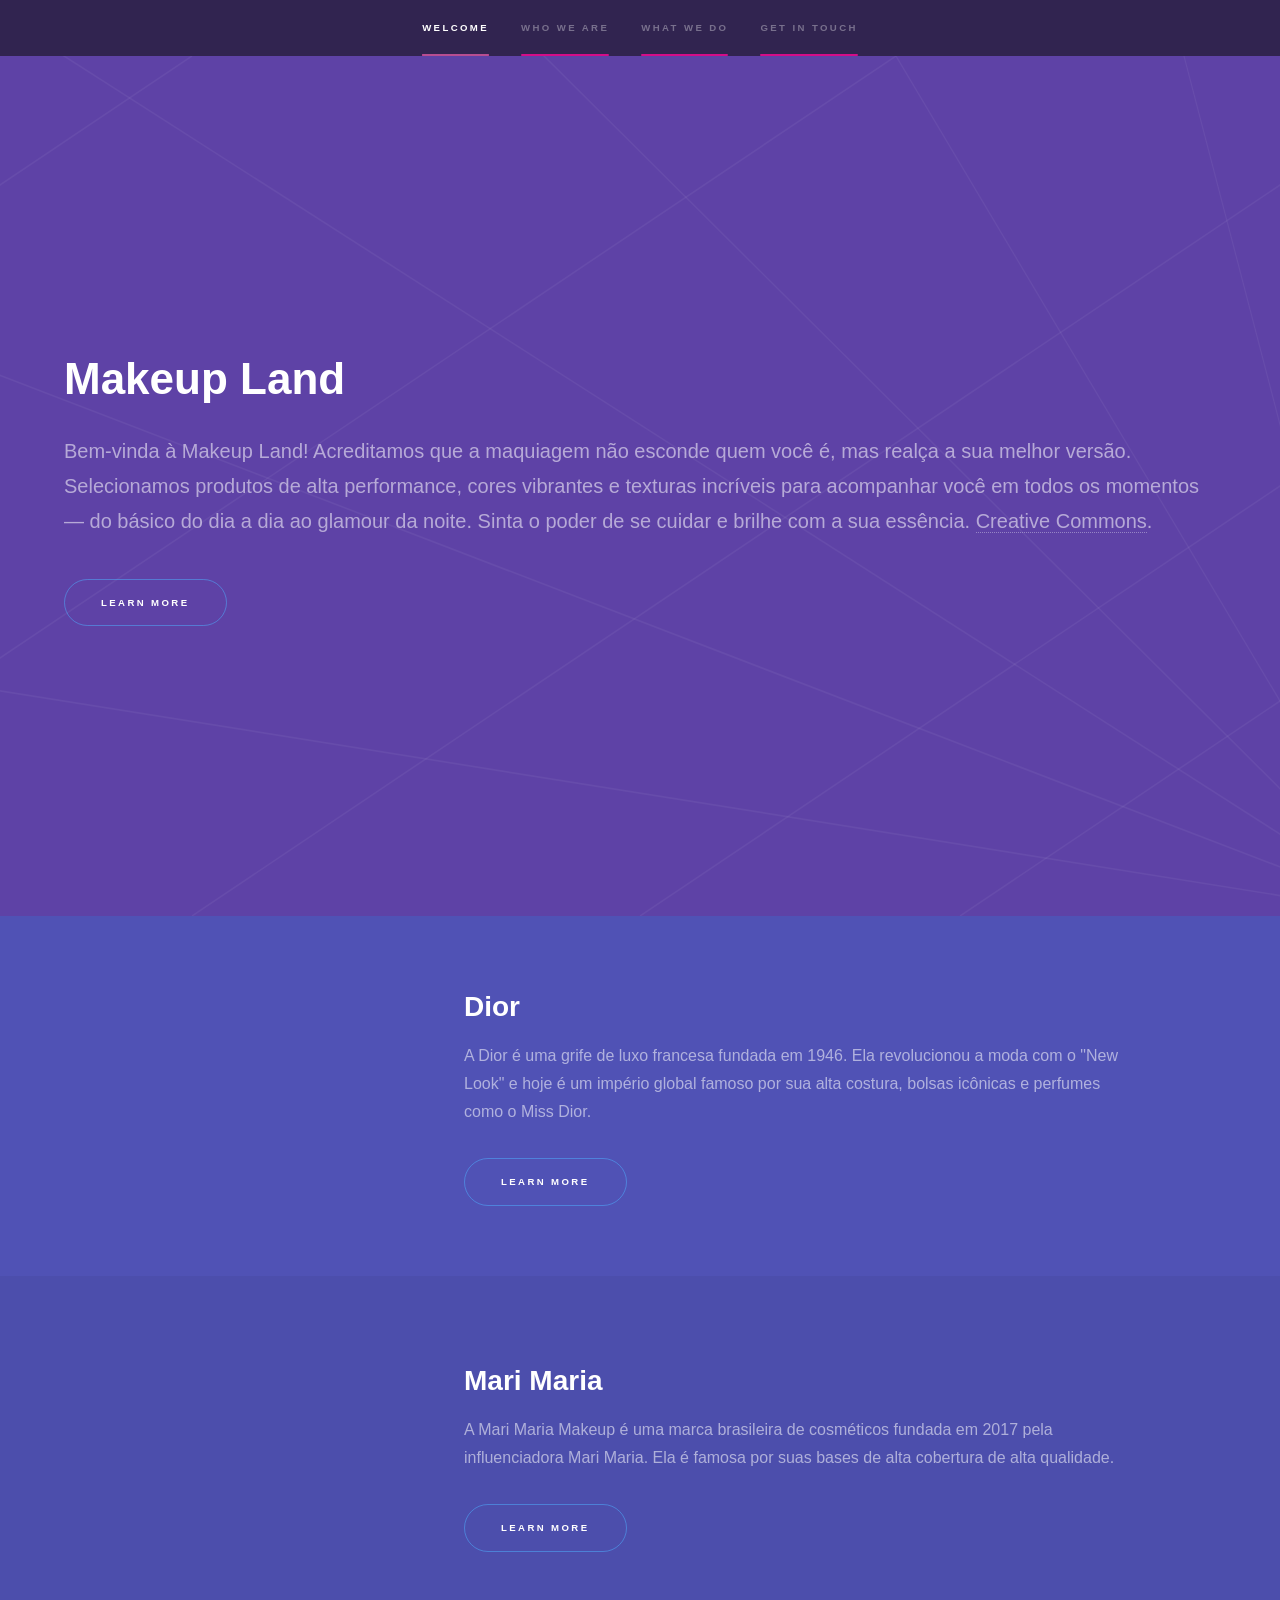
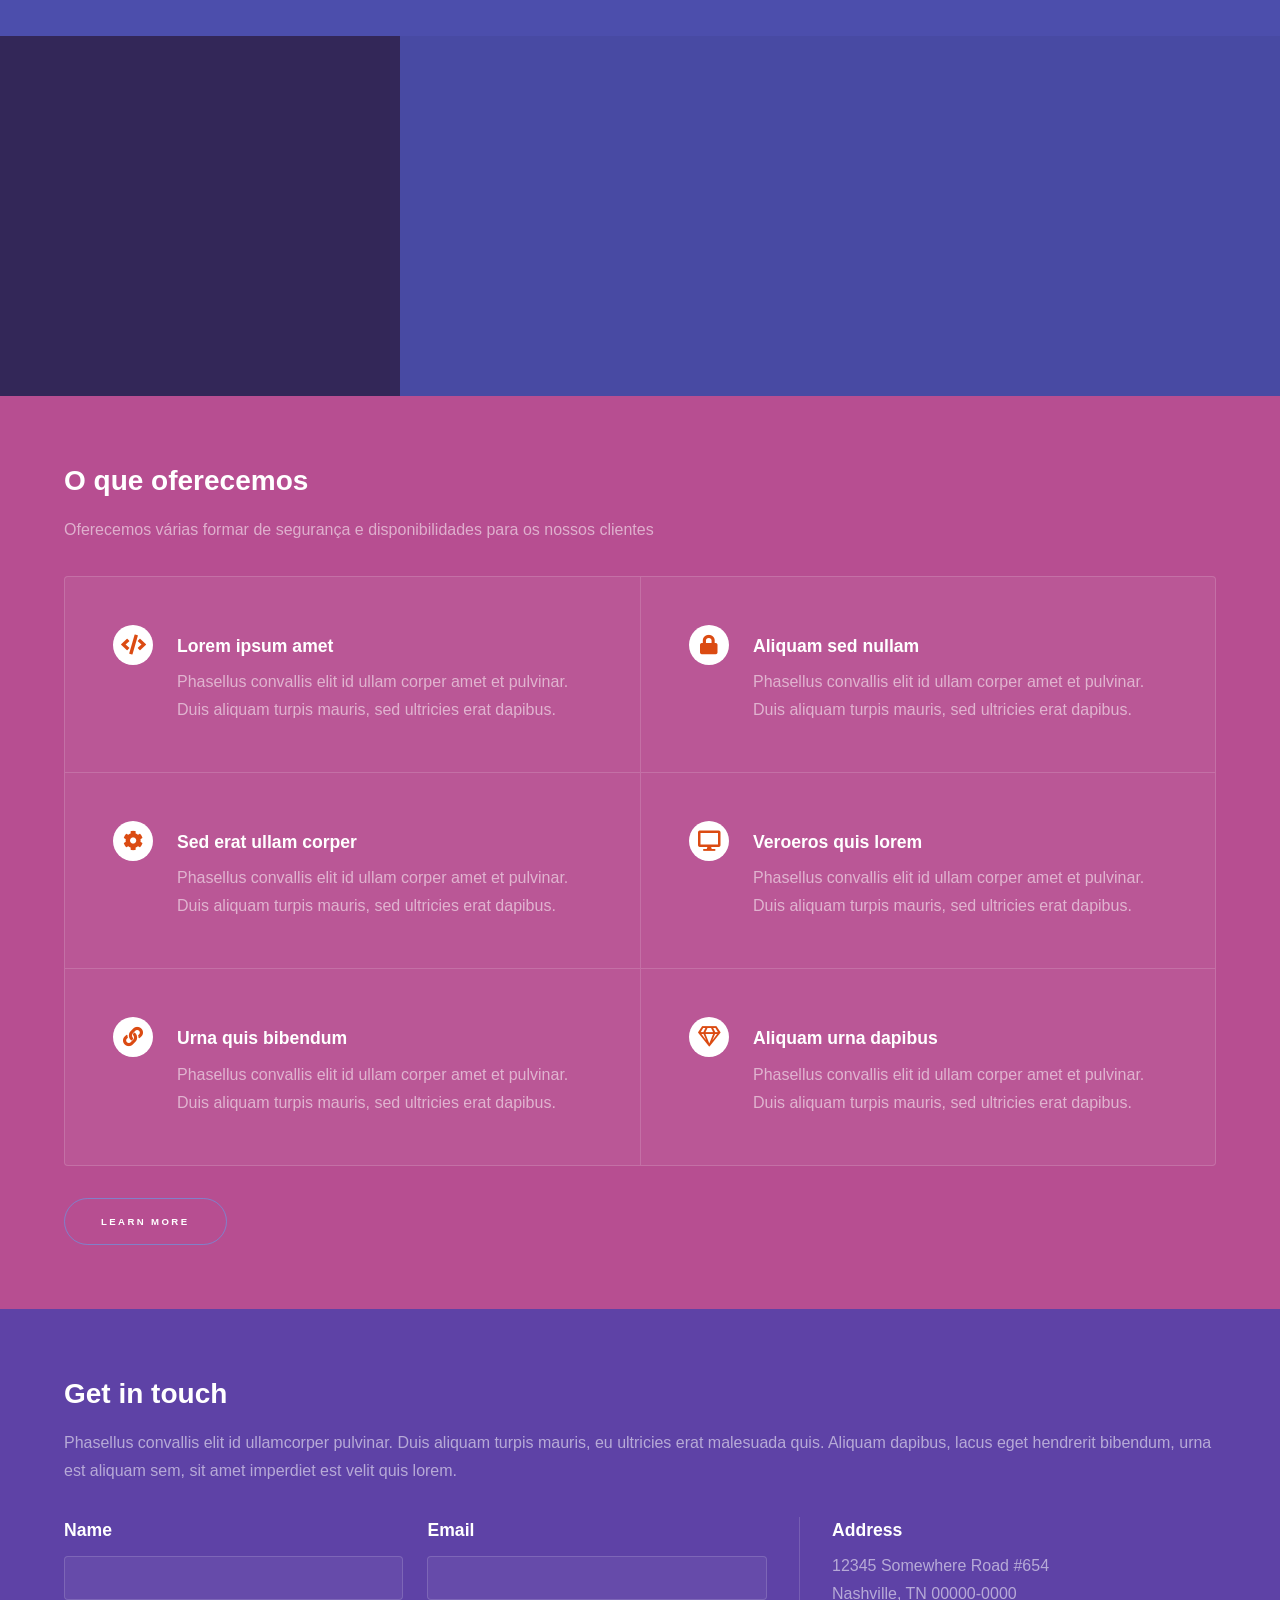
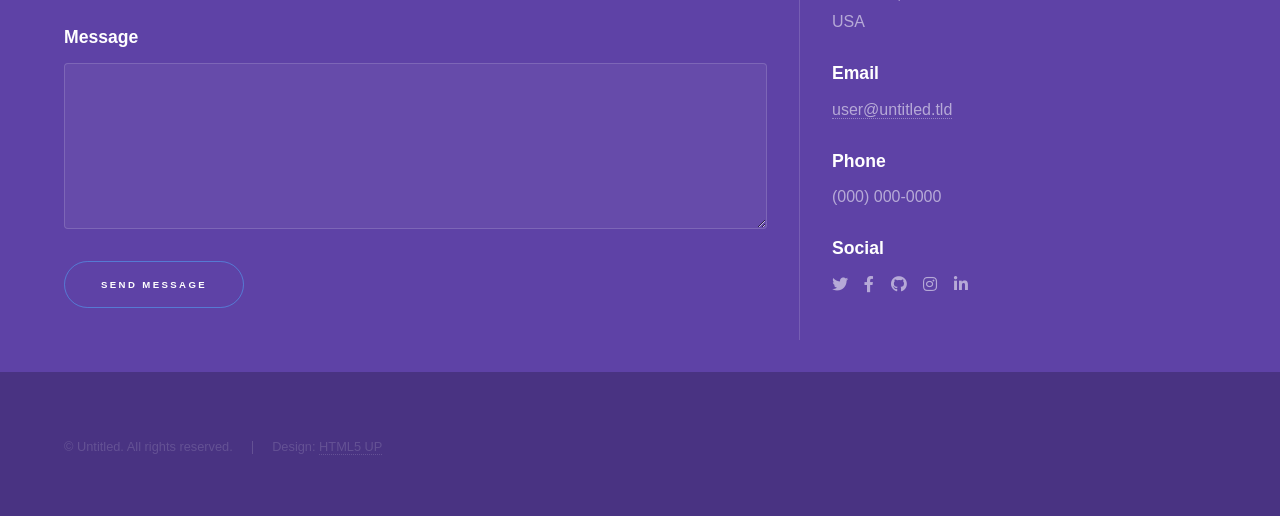
==== commit ea89604c: "subindo codigo" ====
--- a/index.html
+++ b/index.html
@@ -45,11 +45,12 @@
 				<!-- One -->
 					<section id="one" class="wrapper style2 spotlights">
 						<section>
-							<a href="#" class="image"><img src="images/pic01.jpg" alt="" data-position="center center" /></a>
+							<a href="#" class="image"><img src="https://imgsapp2.correiobraziliense.com.br/app/noticia_127983242361/2020/03/01/831350/20200226182455908793o.JPG" alt="" data-position="center center" /></a>
 							<div class="content">
 								<div class="inner">
-									<h2>Sed ipsum dolor</h2>
-									<p>Phasellus convallis elit id ullamcorper pulvinar. Duis aliquam turpis mauris, eu ultricies erat malesuada quis. Aliquam dapibus.</p>
+									<h2>Dior</h2>
+									<p>A Dior é uma grife de luxo francesa fundada em 1946. Ela revolucionou a moda com o "New Look" e hoje é um império global famoso por sua alta costura, bolsas icônicas e perfumes como o Miss Dior.
+									</p>
 									<ul class="actions">
 										<li><a href="generic.html" class="button">Learn more</a></li>
 									</ul>
@@ -57,11 +58,11 @@
 							</div>
 						</section>
 						<section>
-							<a href="#" class="image"><img src="images/pic02.jpg" alt="" data-position="top center" /></a>
+							<a href="#" class="image"><img src="https://epocacosmeticos.vteximg.com.br/arquivos/ids/547745-800-800/mari-maria-makeup-kit-batons-sticks-ginger-glow.jpg?v=638188197358270000" alt="" data-position="top center" /></a>
 							<div class="content">
 								<div class="inner">
-									<h2>Feugiat consequat</h2>
-									<p>Phasellus convallis elit id ullamcorper pulvinar. Duis aliquam turpis mauris, eu ultricies erat malesuada quis. Aliquam dapibus.</p>
+									<h2>Mari Maria</h2>
+									<p>A Mari Maria Makeup é uma marca brasileira de cosméticos fundada em 2017 pela influenciadora Mari Maria. Ela é famosa por suas bases de alta cobertura de alta qualidade.</p>
 									<ul class="actions">
 										<li><a href="generic.html" class="button">Learn more</a></li>
 									</ul>
@@ -69,11 +70,11 @@
 							</div>
 						</section>
 						<section>
-							<a href="#" class="image"><img src="images/pic03.jpg" alt="" data-position="25% 25%" /></a>
+							<a href="#" class="image"><img src="https://encrypted-tbn0.gstatic.com/images?q=tbn:ANd9GcRqZ30hfZEtas7swHMYuHCYkiLd12X4hTm0VNcZG6kS_g&s=10" alt="" data-position="25% 25%" /></a>
 							<div class="content">
 								<div class="inner">
-									<h2>Ultricies aliquam</h2>
-									<p>Phasellus convallis elit id ullamcorper pulvinar. Duis aliquam turpis mauris, eu ultricies erat malesuada quis. Aliquam dapibus.</p>
+									<h2>Ninna Secrets</h2>
+									<p>A Linha Niina Secrets é uma marca de cosméticos criada em parceria com a influenciadora Niina Secrets e o grupo O Boticário. Ela é famosa pela base Hidra Glow e por seus produtos tecnológicos de maquiagem e skincare.</p>
 									<ul class="actions">
 										<li><a href="generic.html" class="button">Learn more</a></li>
 									</ul>
@@ -85,8 +86,8 @@
 				<!-- Two -->
 					<section id="two" class="wrapper style3 fade-up">
 						<div class="inner">
-							<h2>What we do</h2>
-							<p>Phasellus convallis elit id ullamcorper pulvinar. Duis aliquam turpis mauris, eu ultricies erat malesuada quis. Aliquam dapibus, lacus eget hendrerit bibendum, urna est aliquam sem, sit amet imperdiet est velit quis lorem.</p>
+							<h2>O que oferecemos</h2>
+							<p>Oferecemos várias formar de segurança e disponibilidades para os nossos clientes</p>
 							<div class="features">
 								<section>
 									<span class="icon solid major fa-code"></span>
--- a/assets/css/main.css
+++ b/assets/css/main.css
@@ -98,7 +98,7 @@
 	}
 
 	body {
-		background: #ff0000;
+		background: #f500d4;
 	}
 
 		body.is-preload *, body.is-preload *:before, body.is-preload *:after {
@@ -1833,7 +1833,7 @@
 		transition: border-color 0.2s ease;
 		background-color: transparent;
 		border: solid 1px !important;
-		border-color: rgba(255, 255, 255, 0.15) !important;
+		border-color: rgba(79, 176, 255, 0.514) !important;
 		border-radius: 3em;
 		color: #ffffff !important;
 		cursor: pointer;
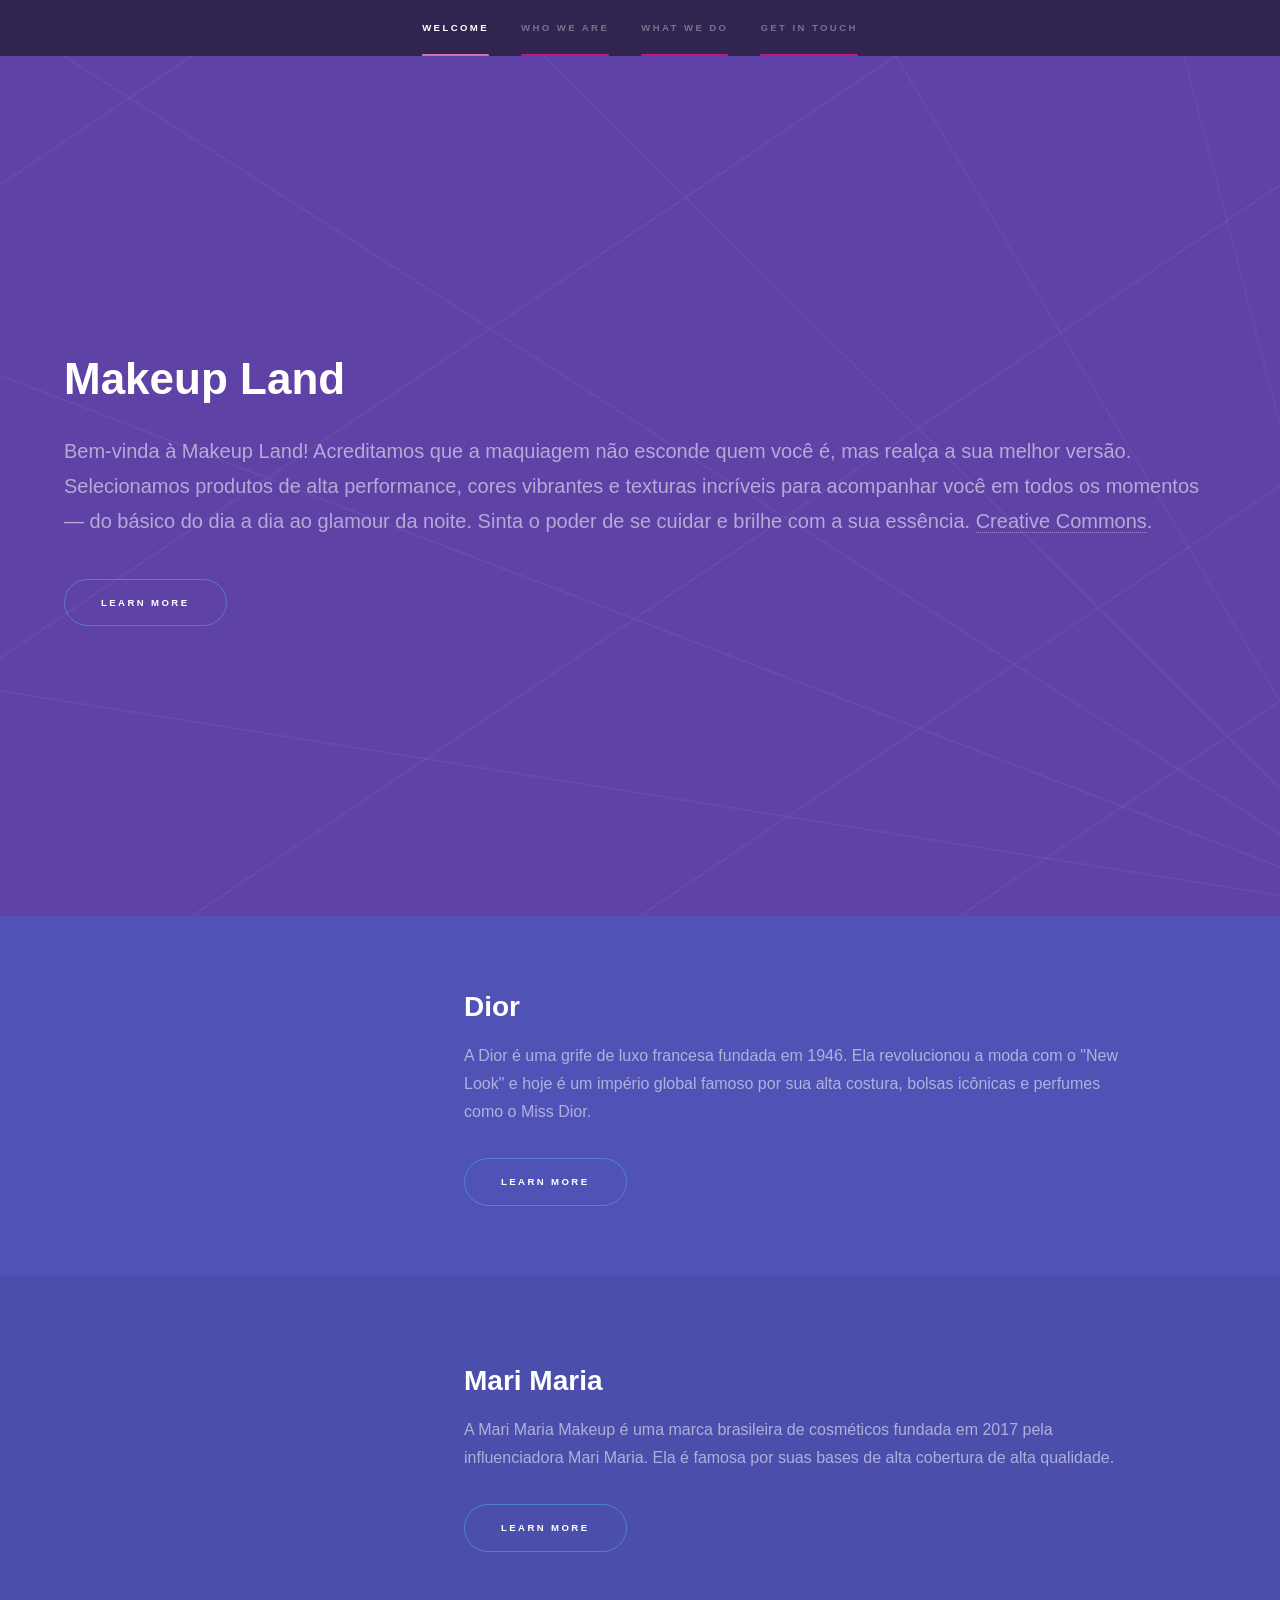
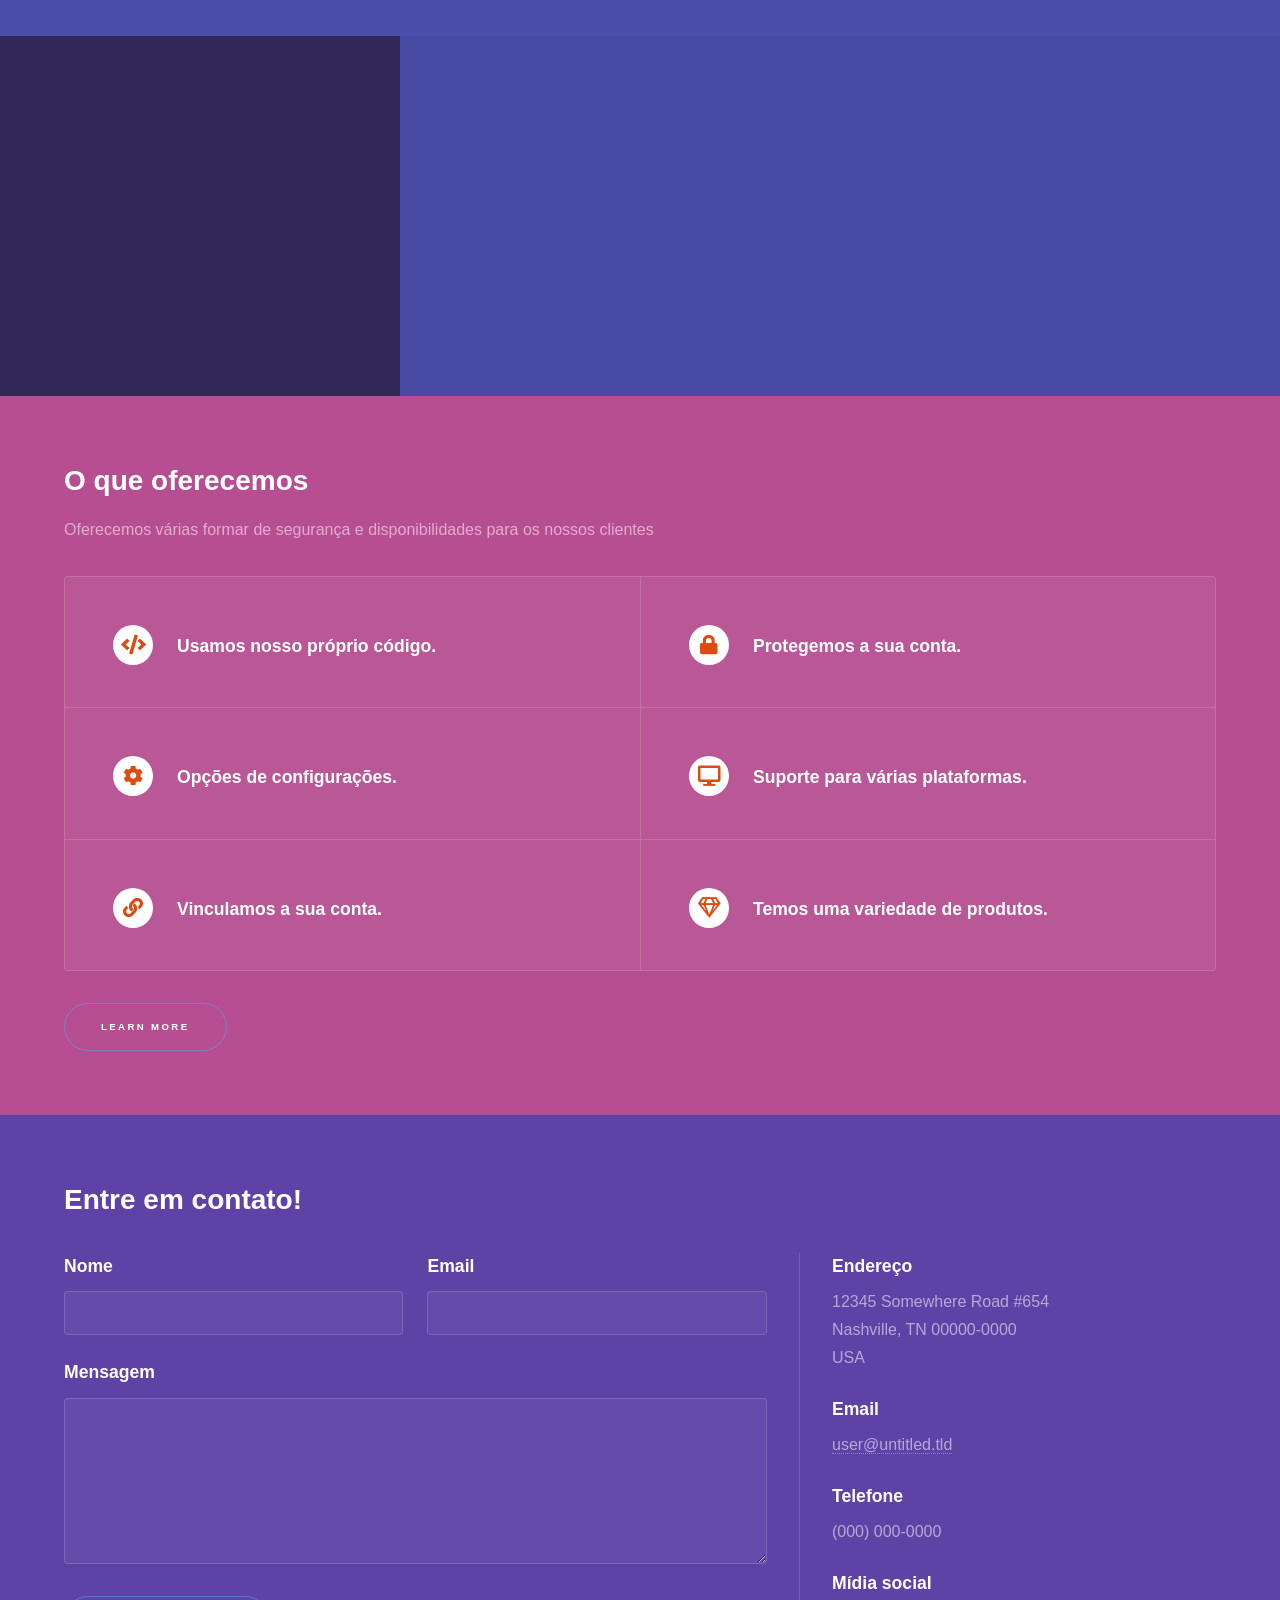
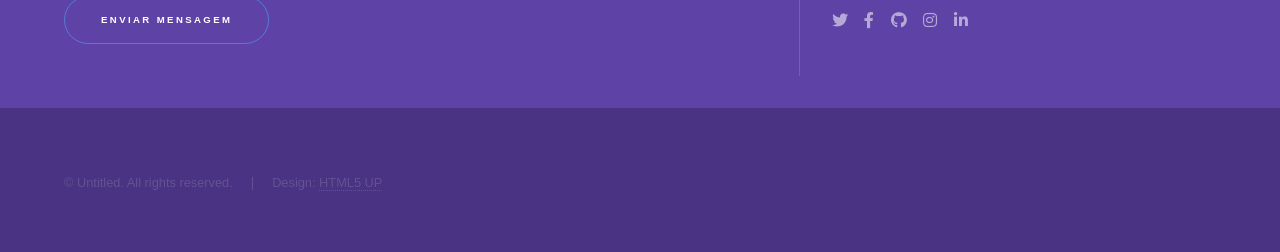
==== commit a1c81045: "subindo codigo" ====
--- a/index.html
+++ b/index.html
@@ -91,33 +91,33 @@
 							<div class="features">
 								<section>
 									<span class="icon solid major fa-code"></span>
-									<h3>Lorem ipsum amet</h3>
-									<p>Phasellus convallis elit id ullam corper amet et pulvinar. Duis aliquam turpis mauris, sed ultricies erat dapibus.</p>
+									<h3>Usamos nosso próprio código.</h3>
+									<p></p>
 								</section>
 								<section>
 									<span class="icon solid major fa-lock"></span>
-									<h3>Aliquam sed nullam</h3>
-									<p>Phasellus convallis elit id ullam corper amet et pulvinar. Duis aliquam turpis mauris, sed ultricies erat dapibus.</p>
+									<h3>Protegemos a sua conta.</h3>
+									<p></p>
 								</section>
 								<section>
 									<span class="icon solid major fa-cog"></span>
-									<h3>Sed erat ullam corper</h3>
-									<p>Phasellus convallis elit id ullam corper amet et pulvinar. Duis aliquam turpis mauris, sed ultricies erat dapibus.</p>
+									<h3>Opções de configurações.</h3>
+									<p></p>
 								</section>
 								<section>
 									<span class="icon solid major fa-desktop"></span>
-									<h3>Veroeros quis lorem</h3>
-									<p>Phasellus convallis elit id ullam corper amet et pulvinar. Duis aliquam turpis mauris, sed ultricies erat dapibus.</p>
+									<h3>Suporte para várias plataformas.</h3>
+									<p></p>
 								</section>
 								<section>
 									<span class="icon solid major fa-link"></span>
-									<h3>Urna quis bibendum</h3>
-									<p>Phasellus convallis elit id ullam corper amet et pulvinar. Duis aliquam turpis mauris, sed ultricies erat dapibus.</p>
+									<h3>Vinculamos a sua conta.</h3>
+									<p></p>
 								</section>
 								<section>
 									<span class="icon major fa-gem"></span>
-									<h3>Aliquam urna dapibus</h3>
-									<p>Phasellus convallis elit id ullam corper amet et pulvinar. Duis aliquam turpis mauris, sed ultricies erat dapibus.</p>
+									<h3>Temos uma variedade de produtos.</h3>
+									<p></p>
 								</section>
 							</div>
 							<ul class="actions">
@@ -129,14 +129,14 @@
 				<!-- Three -->
 					<section id="three" class="wrapper style1 fade-up">
 						<div class="inner">
-							<h2>Get in touch</h2>
-							<p>Phasellus convallis elit id ullamcorper pulvinar. Duis aliquam turpis mauris, eu ultricies erat malesuada quis. Aliquam dapibus, lacus eget hendrerit bibendum, urna est aliquam sem, sit amet imperdiet est velit quis lorem.</p>
+							<h2>Entre em contato!</h2>
+							<p></p>
 							<div class="split style1">
 								<section>
 									<form method="post" action="#">
 										<div class="fields">
 											<div class="field half">
-												<label for="name">Name</label>
+												<label for="name">Nome</label>
 												<input type="text" name="name" id="name" />
 											</div>
 											<div class="field half">
@@ -144,19 +144,19 @@
 												<input type="text" name="email" id="email" />
 											</div>
 											<div class="field">
-												<label for="message">Message</label>
+												<label for="message">Mensagem</label>
 												<textarea name="message" id="message" rows="5"></textarea>
 											</div>
 										</div>
 										<ul class="actions">
-											<li><a href="" class="button submit">Send Message</a></li>
+											<li><a href="" class="button submit">enviar mensagem</a></li>
 										</ul>
 									</form>
 								</section>
 								<section>
 									<ul class="contact">
 										<li>
-											<h3>Address</h3>
+											<h3>Endereço</h3>
 											<span>12345 Somewhere Road #654<br />
 											Nashville, TN 00000-0000<br />
 											USA</span>
@@ -166,11 +166,11 @@
 											<a href="#">user@untitled.tld</a>
 										</li>
 										<li>
-											<h3>Phone</h3>
+											<h3>Telefone</h3>
 											<span>(000) 000-0000</span>
 										</li>
 										<li>
-											<h3>Social</h3>
+											<h3>Mídia social</h3>
 											<ul class="icons">
 												<li><a href="#" class="icon brands fa-twitter"><span class="label">Twitter</span></a></li>
 												<li><a href="#" class="icon brands fa-facebook-f"><span class="label">Facebook</span></a></li>
--- a/assets/css/main.css
+++ b/assets/css/main.css
@@ -2444,7 +2444,7 @@
 		input[type="radio"]:checked + label:before {
 			background: #ffffff;
 			border-color: #ffffff;
-			color: #b74e91;
+			color: #bc84a8;
 			content: '\f00c';
 		}
 
@@ -2556,7 +2556,7 @@
 				}
 
 				.wrapper.style3-alt .icon.major:before {
-					color: #953d75;
+					color: #983d77;
 				}
 
 /* Image */
@@ -3236,7 +3236,7 @@
 			}
 
 		.wrapper.alt {
-			background-color: #df0ed4;
+			background-color: #d335c8;
 		}
 
 		.wrapper.style1 {
@@ -3761,7 +3761,7 @@
 			}
 
 			#sidebar nav a:before {
-				background: #d40d88;
+				background: #c01880;
 			}
 
 			#sidebar nav a:after {
@@ -3857,7 +3857,7 @@
 
 						#sidebar nav a:after {
 							background-image: none;
-							background-color: #b74e91;
+							background-color: #d072ad;
 						}
 
 		}
